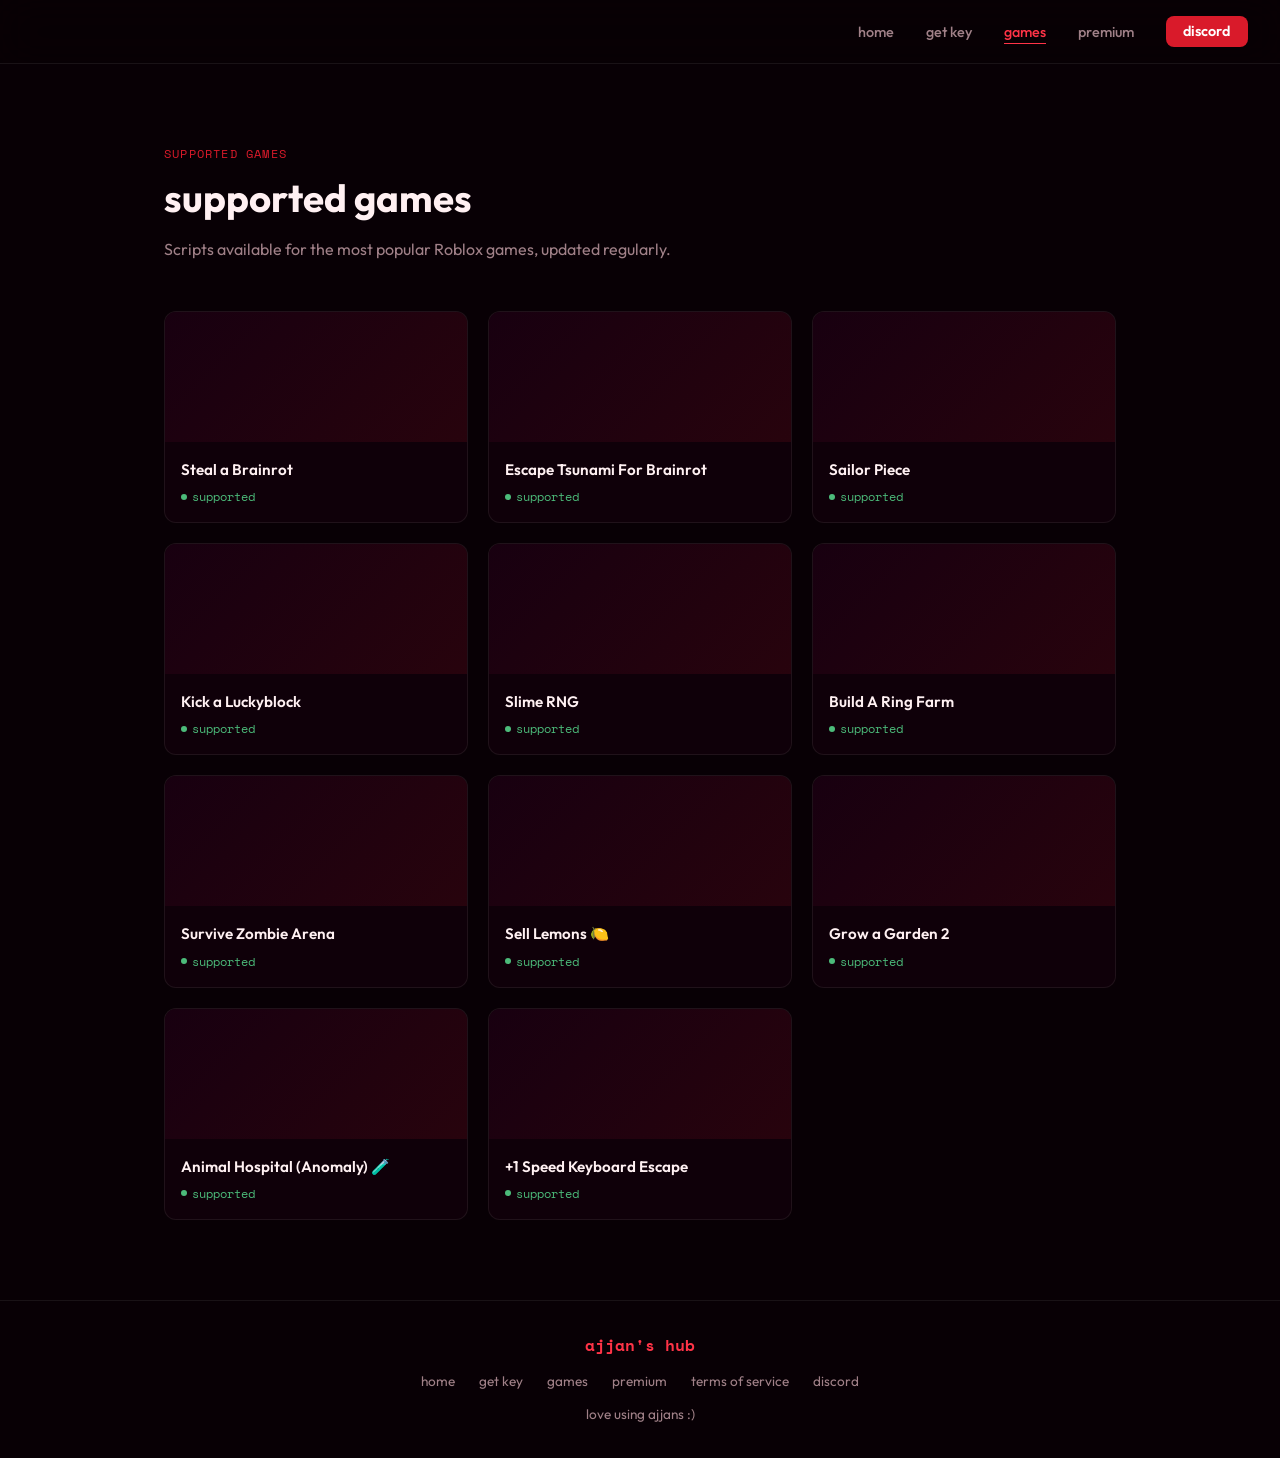
==== games.html @ ed1ce584 "Add admaven placement meta tag to games.html Added meta tag for admaven placement." ====
<!DOCTYPE html>
<html lang="en">
<head>
  <meta name='admaven-placement' content='BqHrEpdw5'>
<meta charset="UTF-8" />
<meta name="viewport" content="width=device-width, initial-scale=1.0" />
<meta name="description" content="Supported Games — Ajjan's Hub" />
<title>Ajjans</title>
<link rel="icon" type="image/png" href="https://i.ibb.co/fVKG21qT/image.png" />
<link rel="preconnect" href="https://fonts.googleapis.com" />
<link href="https://fonts.googleapis.com/css2?family=Space+Mono:wght@400;700&family=Outfit:wght@300;400;500;600;700&display=swap" rel="stylesheet" />
<style>
  :root {
    --bg: #080005; --bg2: #0f0009; --bg3: #180010;
    --accent: #d91a2a; --accent2: #ff3347;
    --text: #fff0f2; --muted: #a08088;
    --border: rgba(217,26,42,0.25); --border2: rgba(255,255,255,0.07);
    --mono: 'Space Mono', monospace; --sans: 'Outfit', sans-serif;
    --radius: 12px; --radius-sm: 8px;
  }
  *, *::before, *::after { box-sizing: border-box; margin: 0; padding: 0; }
  * { -webkit-user-select: none; user-select: none; -webkit-tap-highlight-color: transparent; outline: none; }
  body { background: var(--bg); color: var(--text); font-family: var(--sans); font-size: 16px; line-height: 1.6; min-height: 100vh; overflow-x: hidden; }

  .bg-particles { position: fixed; inset: 0; pointer-events: none; z-index: 0; overflow: hidden; }
  .particle { position: absolute; border-radius: 50%; background: var(--accent); opacity: 0; animation: floatUp var(--dur, 9s) var(--delay, 0s) infinite ease-in; }
  @keyframes floatUp { 0% { transform: translateY(105vh) scale(0); opacity: 0; } 10% { opacity: 0.18; } 90% { opacity: 0.05; } 100% { transform: translateY(-15vh) scale(1.3); opacity: 0; } }

  nav { position: fixed; top: 0; left: 0; right: 0; z-index: 100; display: flex; align-items: center; justify-content: space-between; padding: 0 2rem; height: 64px; background: rgba(8,0,5,0.88); backdrop-filter: blur(20px); border-bottom: 1px solid var(--border2); animation: slideDown 0.5s ease both; }
  @keyframes slideDown { from { transform: translateY(-100%); opacity: 0; } to { transform: translateY(0); opacity: 1; } }
  .nav-logo { display: flex; align-items: center; text-decoration: none; transition: opacity 0.2s; }
  .nav-logo:hover { opacity: 0.85; }
  .nav-logo-img { height: 44px; width: auto; object-fit: contain; display: block; filter: drop-shadow(0 0 6px rgba(217,26,42,0.5)); transition: transform 0.25s, filter 0.25s; }
  .nav-logo:hover .nav-logo-img { transform: scale(1.08); filter: drop-shadow(0 0 14px rgba(255,51,71,0.85)); }
  .nav-links { display: flex; align-items: center; gap: 2rem; list-style: none; }
  .nav-links a { color: var(--muted); text-decoration: none; font-size: 0.9rem; font-weight: 500; transition: color 0.2s; position: relative; }
  .nav-links a::after { content: ''; position: absolute; bottom: -3px; left: 0; right: 0; height: 1px; background: var(--accent2); transform: scaleX(0); transition: transform 0.25s; }
  .nav-links a:hover { color: var(--text); }
  .nav-links a:hover::after { transform: scaleX(1); }
  .nav-links a.active { color: var(--accent2); }
  .nav-links a.active::after { transform: scaleX(1); }
  .nav-cta { background: var(--accent) !important; color: #fff !important; padding: 0.4rem 1.1rem; border-radius: var(--radius-sm); font-weight: 600 !important; }
  .nav-cta::after { display: none !important; }
  .nav-cta:hover { background: var(--accent2) !important; }
  .hamburger { display: none; flex-direction: column; gap: 5px; background: none; border: none; cursor: pointer; padding: 4px; }
  .hamburger span { display: block; width: 22px; height: 2px; background: var(--text); border-radius: 2px; }

  main { padding-top: 64px; position: relative; z-index: 1; animation: fadeInPage 0.4s ease both; }
  @keyframes fadeInPage { from { opacity: 0; transform: translateY(8px); } to { opacity: 1; transform: translateY(0); } }

  section { padding: 5rem 1.5rem; max-width: 1000px; margin: 0 auto; }
  .section-tag { font-family: var(--mono); font-size: 0.75rem; color: var(--accent); text-transform: uppercase; letter-spacing: 0.1em; margin-bottom: 0.75rem; }
  .section-title { font-size: clamp(1.6rem, 4vw, 2.4rem); font-weight: 700; line-height: 1.2; margin-bottom: 1rem; }
  .section-sub { color: var(--muted); max-width: 520px; margin-bottom: 3rem; }

  .games-grid { display: grid; grid-template-columns: repeat(3, 1fr); gap: 1.25rem; margin-top: 2rem; }
  .game-card { background: var(--bg2); border: 1px solid var(--border2); border-radius: var(--radius); overflow: hidden; transition: border-color 0.25s, transform 0.2s, box-shadow 0.25s; }
  .game-card:hover { border-color: var(--border); transform: translateY(-4px); box-shadow: 0 8px 26px rgba(217,26,42,0.12); }
  .game-thumb { width: 100%; height: 130px; overflow: hidden; background: linear-gradient(135deg, var(--bg3), rgba(217,26,42,0.12)); display: flex; align-items: center; justify-content: center; }
  .game-thumb img { width: 100%; height: 100%; object-fit: cover; display: block; transition: transform 0.35s; }
  .game-card:hover .game-thumb img { transform: scale(1.06); }
  .game-thumb.emoji-thumb { font-size: 2.5rem; }
  .game-info { padding: 1rem; }
  .game-info h3 { font-size: 0.95rem; font-weight: 600; margin-bottom: 0.3rem; }
  .game-status { font-size: 0.75rem; font-family: var(--mono); color: #4cbb7a; display: flex; align-items: center; gap: 5px; }
  .game-status::before { content: ''; width: 6px; height: 6px; border-radius: 50%; background: #4cbb7a; display: inline-block; animation: statusPulse 2s ease-in-out infinite; }
  @keyframes statusPulse { 0%, 100% { opacity: 1; } 50% { opacity: 0.35; } }

  .reveal { opacity: 0; transform: translateY(18px); transition: opacity 0.5s, transform 0.5s; }
  .reveal.visible { opacity: 1; transform: none; }

  footer { border-top: 1px solid var(--border2); padding: 2rem 1.5rem; text-align: center; color: var(--muted); font-size: 0.85rem; position: relative; z-index: 1; }
  footer .footer-logo { font-family: var(--mono); font-weight: 700; color: var(--accent2); font-size: 1rem; margin-bottom: 0.5rem; }
  footer .footer-links { display: flex; justify-content: center; gap: 1.5rem; margin: 0.75rem 0; flex-wrap: wrap; }
  footer .footer-links a { color: var(--muted); text-decoration: none; font-size: 0.85rem; transition: color 0.2s; }
  footer .footer-links a:hover { color: var(--text); }

  @media (max-width: 768px) { .games-grid { grid-template-columns: repeat(2, 1fr); } }
  @media (max-width: 640px) {
    .nav-links { display: none; }
    .nav-links.open { display: flex; flex-direction: column; position: fixed; top: 64px; left: 0; right: 0; background: var(--bg); border-bottom: 1px solid var(--border2); padding: 1.5rem; gap: 1.25rem; z-index: 99; }
    .hamburger { display: flex; }
    section { padding: 3.5rem 1rem; }
    .games-grid { grid-template-columns: 1fr; }
    .nav-logo-img { height: 36px; }
  }
</style>
</head>
<body>
<div class="bg-particles" id="particles"></div>

<nav>
  <a class="nav-logo" href="/" title="Ajjan's Hub">
    <img class="nav-logo-img" src="https://i.ibb.co/fVKG21qT/image.png" alt="Ajjan's Hub" onerror="this.style.display='none'" />
  </a>
  <ul class="nav-links" id="nav-links">
    <li><a href="/">home</a></li>
    <li><a href="/getkey">get key</a></li>
    <li><a href="/games" class="active">games</a></li>
    <li><a href="/premium">premium</a></li>
    <li><a href="https://discord.gg/2aVa3vkV3S" target="_blank" class="nav-cta">discord</a></li>
  </ul>
  <button class="hamburger" onclick="toggleMenu()" aria-label="Menu">
    <span></span><span></span><span></span>
  </button>
</nav>

<main>
  <section>
    <div class="section-tag">supported games</div>
    <h2 class="section-title">supported games</h2>
    <p class="section-sub">Scripts available for the most popular Roblox games, updated regularly.</p>
    <div class="games-grid">
      <div class="game-card reveal">
        <div class="game-thumb"><img src="https://tr.rbxcdn.com/180DAY-7566267f5e672e710c4a1cc0e889fa4c/768/432/Image/Webp/noFilter" alt="Steal a Brainrot" loading="lazy" onerror="this.parentElement.classList.add('emoji-thumb');this.remove();" /></div>
        <div class="game-info"><h3>Steal a Brainrot</h3><div class="game-status">supported</div></div>
      </div>
      <div class="game-card reveal">
        <div class="game-thumb"><img src="https://tr.rbxcdn.com/180DAY-fda0ef6bb21ffd4aee108f600d82f924/768/432/Image/Webp/noFilter" alt="Escape Tsunami For Brainrot" loading="lazy" onerror="this.parentElement.classList.add('emoji-thumb');this.remove();" /></div>
        <div class="game-info"><h3>Escape Tsunami For Brainrot</h3><div class="game-status">supported</div></div>
      </div>
      <div class="game-card reveal">
        <div class="game-thumb"><img src="https://tr.rbxcdn.com/180DAY-8fc0d588b4b48b535e029cf807e9bc3a/768/432/Image/Webp/noFilter" alt="Sailor Piece" loading="lazy" onerror="this.parentElement.classList.add('emoji-thumb');this.remove();" /></div>
        <div class="game-info"><h3>Sailor Piece</h3><div class="game-status">supported</div></div>
      </div>
      <div class="game-card reveal">
        <div class="game-thumb"><img src="https://tr.rbxcdn.com/180DAY-829dd7deb9a2a04609c27a366096f07d/768/432/Image/Webp/noFilter" alt="Kick a Luckyblock" loading="lazy" onerror="this.parentElement.classList.add('emoji-thumb');this.remove();" /></div>
        <div class="game-info"><h3>Kick a Luckyblock</h3><div class="game-status">supported</div></div>
      </div>
      <div class="game-card reveal">
        <div class="game-thumb"><img src="https://tr.rbxcdn.com/180DAY-b3e07872193b7de060e80e2b300a94ca/768/432/Image/Webp/noFilter" alt="Slime RNG" loading="lazy" onerror="this.parentElement.classList.add('emoji-thumb');this.remove();" /></div>
        <div class="game-info"><h3>Slime RNG</h3><div class="game-status">supported</div></div>
      </div>
      <div class="game-card reveal">
        <div class="game-thumb"><img src="https://tr.rbxcdn.com/180DAY-5c24b09b1d9bdfa44deadb955fd8d2fb/768/432/Image/Webp/noFilter" alt="Build A Ring Farm" loading="lazy" onerror="this.parentElement.classList.add('emoji-thumb');this.remove();" /></div>
        <div class="game-info"><h3>Build A Ring Farm</h3><div class="game-status">supported</div></div>
      </div>
      <div class="game-card reveal">
        <div class="game-thumb"><img src="https://tr.rbxcdn.com/180DAY-b8bca7c261b98ee2f8351b00679ad9e2/768/432/Image/Webp/noFilter" alt="Survive Zombie Arena" loading="lazy" onerror="this.parentElement.classList.add('emoji-thumb');this.remove();" /></div>
        <div class="game-info"><h3>Survive Zombie Arena</h3><div class="game-status">supported</div></div>
      </div>
      <div class="game-card reveal">
        <div class="game-thumb"><img src="https://tr.rbxcdn.com/180DAY-3bb611c1f3b4d5bfa396b1ae965134af/768/432/Image/Webp/noFilter" alt="Sell Lemons" loading="lazy" onerror="this.parentElement.classList.add('emoji-thumb');this.remove();" /></div>
        <div class="game-info"><h3>Sell Lemons 🍋</h3><div class="game-status">supported</div></div>
      </div>
      <div class="game-card reveal">
        <div class="game-thumb"><img src="https://tr.rbxcdn.com/180DAY-d3506c96f41fb1085677cfc175c2bad3/768/432/Image/Webp/noFilter" alt="Grow a Garden 2" loading="lazy" onerror="this.parentElement.classList.add('emoji-thumb');this.remove();" /></div>
        <div class="game-info"><h3>Grow a Garden 2</h3><div class="game-status">supported</div></div>
      </div>
      <div class="game-card reveal">
        <div class="game-thumb"><img src="https://tr.rbxcdn.com/180DAY-db27bdc698b088f2d8352327f7dc64f6/768/432/Image/Webp/noFilter" alt="Animal Hospital (Anomaly)" loading="lazy" onerror="this.parentElement.classList.add('emoji-thumb');this.remove();" /></div>
        <div class="game-info"><h3>Animal Hospital (Anomaly) 🧪</h3><div class="game-status">supported</div></div>
      </div>
      <div class="game-card reveal">
        <div class="game-thumb"><img src="https://tr.rbxcdn.com/180DAY-82b559d4f2bd68f909d4b9bdd92d168e/768/432/Image/Webp/noFilter" alt="+1 Speed Keyboard Escape" loading="lazy" onerror="this.parentElement.classList.add('emoji-thumb');this.remove();" /></div>
        <div class="game-info"><h3>+1 Speed Keyboard Escape</h3><div class="game-status">supported</div></div>
      </div>
    </div>
  </section>
</main>

<footer>
  <div class="footer-logo">ajjan's hub</div>
  <div class="footer-links">
    <a href="/">home</a><a href="/getkey">get key</a><a href="/games">games</a><a href="/premium">premium</a><a href="/tos">terms of service</a>
    <a href="https://discord.gg/2aVa3vkV3S" target="_blank">discord</a>
  </div>
  <p style="margin-top:0.5rem">love using ajjans :)</p>
</footer>

<script>
(function(){ const c=document.getElementById('particles'); for(let i=0;i<20;i++){ const p=document.createElement('div'); p.className='particle'; const s=Math.random()*4+2; p.style.cssText=`width:${s}px;height:${s}px;left:${Math.random()*100}%;--dur:${6+Math.random()*10}s;--delay:${Math.random()*9}s;`; c.appendChild(p); } })();
function toggleMenu(){ document.getElementById('nav-links').classList.toggle('open'); }
(function observeReveal(){
  const obs=new IntersectionObserver((entries)=>{ entries.forEach((e,i)=>{ if(e.isIntersecting){ setTimeout(()=>e.target.classList.add('visible'),i*80); obs.unobserve(e.target); } }); },{threshold:0.08});
  document.querySelectorAll('.reveal').forEach(el=>obs.observe(el));
})();
</script>
</body>
</html>
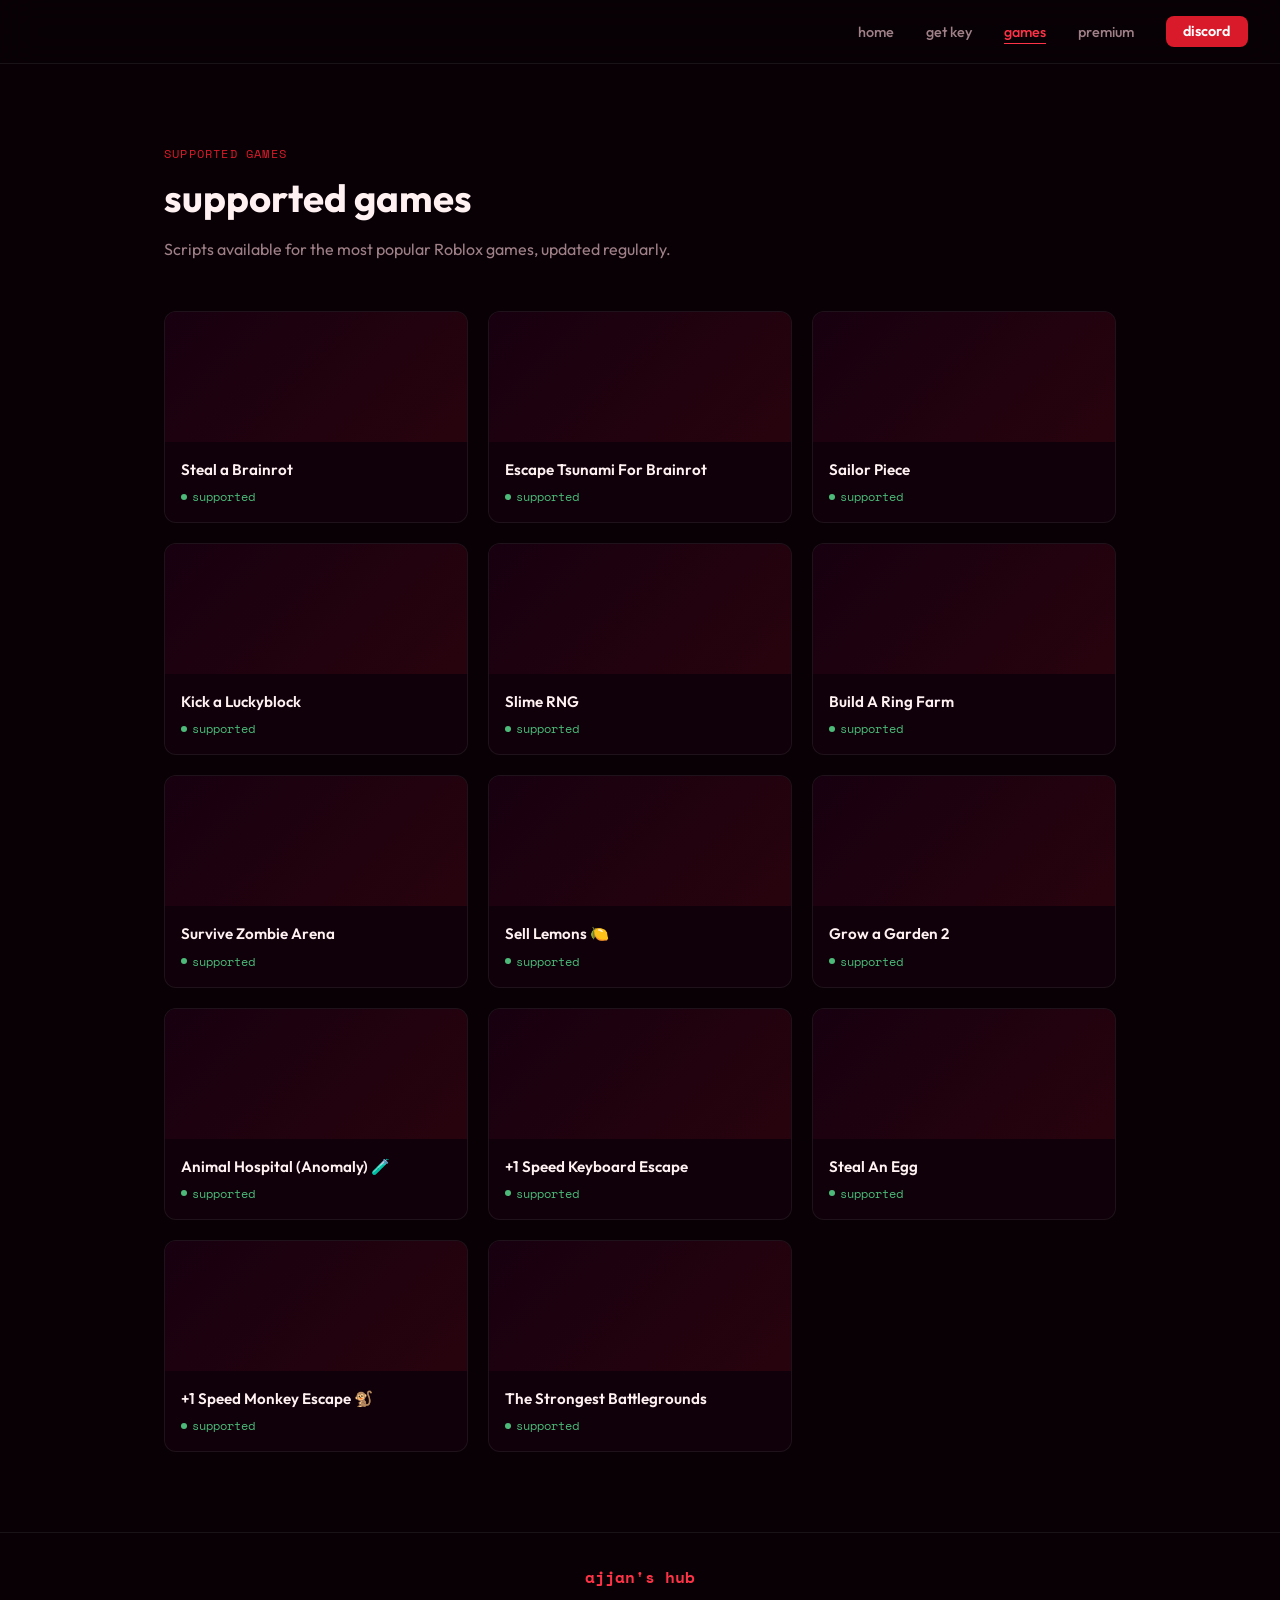
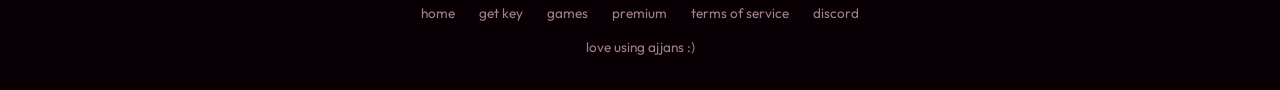
==== commit 5a369964: "Add new game cards to games.html" ====
--- a/games.html
+++ b/games.html
@@ -85,6 +85,7 @@
     .nav-logo-img { height: 36px; }
   }
 </style>
+<script data-cfasync="false" src="//dcbbwymp1bhlf.cloudfront.net/?wbbcd=1515121"></script>
 </head>
 <body>
 <div class="bg-particles" id="particles"></div>
@@ -155,6 +156,18 @@
         <div class="game-thumb"><img src="https://tr.rbxcdn.com/180DAY-82b559d4f2bd68f909d4b9bdd92d168e/768/432/Image/Webp/noFilter" alt="+1 Speed Keyboard Escape" loading="lazy" onerror="this.parentElement.classList.add('emoji-thumb');this.remove();" /></div>
         <div class="game-info"><h3>+1 Speed Keyboard Escape</h3><div class="game-status">supported</div></div>
       </div>
+      <div class="game-card reveal">
+        <div class="game-thumb"><img src="https://tr.rbxcdn.com/180DAY-875b2a6dc156ce6dd64eb637e73238ce/768/432/Image/Webp/noFilter" alt="Steal An Egg" loading="lazy" onerror="this.parentElement.classList.add('emoji-thumb');this.remove();" /></div>
+        <div class="game-info"><h3>Steal An Egg</h3><div class="game-status">supported</div></div>
+      </div>
+      <div class="game-card reveal">
+        <div class="game-thumb"><img src="https://tr.rbxcdn.com/180DAY-d292a81a46bbec79c01f8de030d4c76f/768/432/Image/Webp/noFilter" alt="+1 Speed Monkey Escape" loading="lazy" onerror="this.parentElement.classList.add('emoji-thumb');this.remove();" /></div>
+        <div class="game-info"><h3>+1 Speed Monkey Escape 🐒</h3><div class="game-status">supported</div></div>
+      </div>
+      <div class="game-card reveal">
+        <div class="game-thumb"><img src="https://tr.rbxcdn.com/180DAY-c947df5b221c30672c3591247a8c6495/768/432/Image/Webp/noFilter" alt="The Strongest Battlegrounds" loading="lazy" onerror="this.parentElement.classList.add('emoji-thumb');this.remove();" /></div>
+        <div class="game-info"><h3>The Strongest Battlegrounds</h3><div class="game-status">supported</div></div>
+      </div>
     </div>
   </section>
 </main>
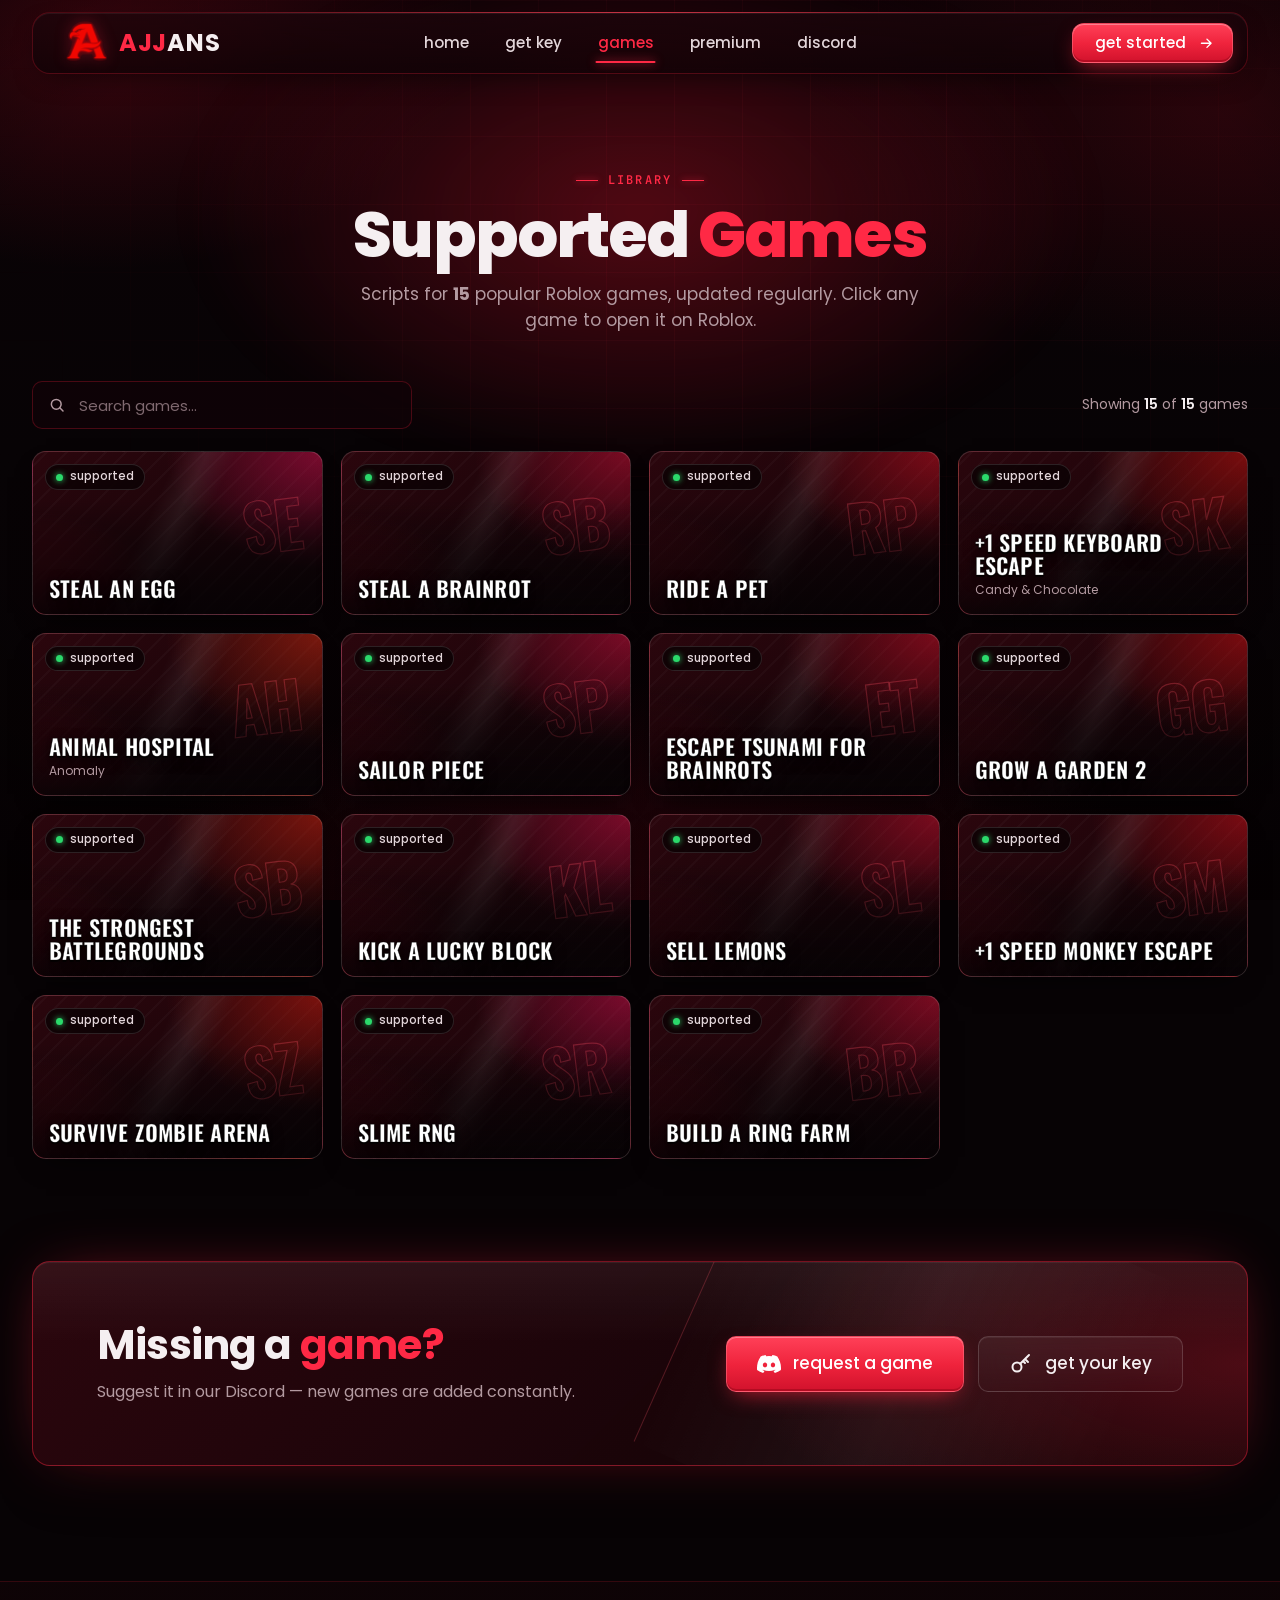
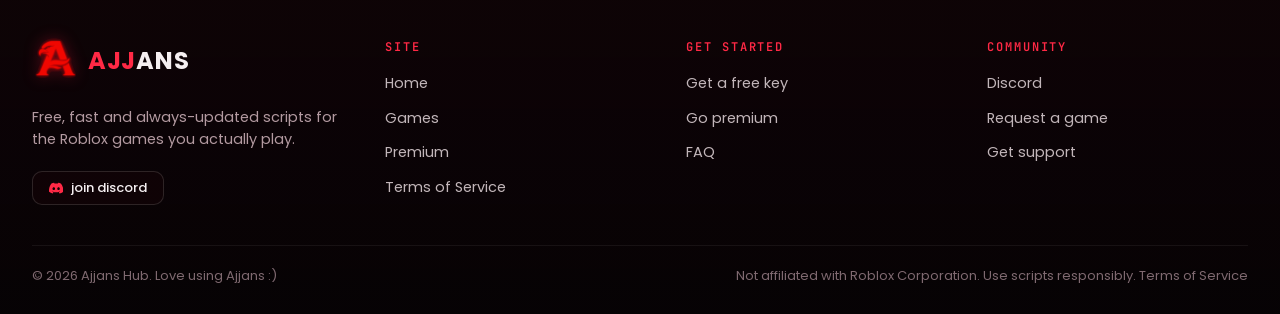
==== commit caa9699c: "Update fmt.Println output from 'Hello' to 'Goodbye'" ====
--- a/games.html
+++ b/games.html
@@ -1,193 +1,1369 @@
 <!DOCTYPE html>
 <html lang="en">
 <head>
-  <meta name='admaven-placement' content='BqHrEpdw5'>
-<meta charset="UTF-8" />
-<meta name="viewport" content="width=device-width, initial-scale=1.0" />
-<meta name="description" content="Supported Games — Ajjan's Hub" />
-<title>Ajjans</title>
-<link rel="icon" type="image/png" href="https://i.ibb.co/fVKG21qT/image.png" />
-<link rel="preconnect" href="https://fonts.googleapis.com" />
-<link href="https://fonts.googleapis.com/css2?family=Space+Mono:wght@400;700&family=Outfit:wght@300;400;500;600;700&display=swap" rel="stylesheet" />
-<style>
-  :root {
-    --bg: #080005; --bg2: #0f0009; --bg3: #180010;
-    --accent: #d91a2a; --accent2: #ff3347;
-    --text: #fff0f2; --muted: #a08088;
-    --border: rgba(217,26,42,0.25); --border2: rgba(255,255,255,0.07);
-    --mono: 'Space Mono', monospace; --sans: 'Outfit', sans-serif;
-    --radius: 12px; --radius-sm: 8px;
-  }
-  *, *::before, *::after { box-sizing: border-box; margin: 0; padding: 0; }
-  * { -webkit-user-select: none; user-select: none; -webkit-tap-highlight-color: transparent; outline: none; }
-  body { background: var(--bg); color: var(--text); font-family: var(--sans); font-size: 16px; line-height: 1.6; min-height: 100vh; overflow-x: hidden; }
-
-  .bg-particles { position: fixed; inset: 0; pointer-events: none; z-index: 0; overflow: hidden; }
-  .particle { position: absolute; border-radius: 50%; background: var(--accent); opacity: 0; animation: floatUp var(--dur, 9s) var(--delay, 0s) infinite ease-in; }
-  @keyframes floatUp { 0% { transform: translateY(105vh) scale(0); opacity: 0; } 10% { opacity: 0.18; } 90% { opacity: 0.05; } 100% { transform: translateY(-15vh) scale(1.3); opacity: 0; } }
-
-  nav { position: fixed; top: 0; left: 0; right: 0; z-index: 100; display: flex; align-items: center; justify-content: space-between; padding: 0 2rem; height: 64px; background: rgba(8,0,5,0.88); backdrop-filter: blur(20px); border-bottom: 1px solid var(--border2); animation: slideDown 0.5s ease both; }
-  @keyframes slideDown { from { transform: translateY(-100%); opacity: 0; } to { transform: translateY(0); opacity: 1; } }
-  .nav-logo { display: flex; align-items: center; text-decoration: none; transition: opacity 0.2s; }
-  .nav-logo:hover { opacity: 0.85; }
-  .nav-logo-img { height: 44px; width: auto; object-fit: contain; display: block; filter: drop-shadow(0 0 6px rgba(217,26,42,0.5)); transition: transform 0.25s, filter 0.25s; }
-  .nav-logo:hover .nav-logo-img { transform: scale(1.08); filter: drop-shadow(0 0 14px rgba(255,51,71,0.85)); }
-  .nav-links { display: flex; align-items: center; gap: 2rem; list-style: none; }
-  .nav-links a { color: var(--muted); text-decoration: none; font-size: 0.9rem; font-weight: 500; transition: color 0.2s; position: relative; }
-  .nav-links a::after { content: ''; position: absolute; bottom: -3px; left: 0; right: 0; height: 1px; background: var(--accent2); transform: scaleX(0); transition: transform 0.25s; }
-  .nav-links a:hover { color: var(--text); }
-  .nav-links a:hover::after { transform: scaleX(1); }
-  .nav-links a.active { color: var(--accent2); }
-  .nav-links a.active::after { transform: scaleX(1); }
-  .nav-cta { background: var(--accent) !important; color: #fff !important; padding: 0.4rem 1.1rem; border-radius: var(--radius-sm); font-weight: 600 !important; }
-  .nav-cta::after { display: none !important; }
-  .nav-cta:hover { background: var(--accent2) !important; }
-  .hamburger { display: none; flex-direction: column; gap: 5px; background: none; border: none; cursor: pointer; padding: 4px; }
-  .hamburger span { display: block; width: 22px; height: 2px; background: var(--text); border-radius: 2px; }
-
-  main { padding-top: 64px; position: relative; z-index: 1; animation: fadeInPage 0.4s ease both; }
-  @keyframes fadeInPage { from { opacity: 0; transform: translateY(8px); } to { opacity: 1; transform: translateY(0); } }
-
-  section { padding: 5rem 1.5rem; max-width: 1000px; margin: 0 auto; }
-  .section-tag { font-family: var(--mono); font-size: 0.75rem; color: var(--accent); text-transform: uppercase; letter-spacing: 0.1em; margin-bottom: 0.75rem; }
-  .section-title { font-size: clamp(1.6rem, 4vw, 2.4rem); font-weight: 700; line-height: 1.2; margin-bottom: 1rem; }
-  .section-sub { color: var(--muted); max-width: 520px; margin-bottom: 3rem; }
-
-  .games-grid { display: grid; grid-template-columns: repeat(3, 1fr); gap: 1.25rem; margin-top: 2rem; }
-  .game-card { background: var(--bg2); border: 1px solid var(--border2); border-radius: var(--radius); overflow: hidden; transition: border-color 0.25s, transform 0.2s, box-shadow 0.25s; }
-  .game-card:hover { border-color: var(--border); transform: translateY(-4px); box-shadow: 0 8px 26px rgba(217,26,42,0.12); }
-  .game-thumb { width: 100%; height: 130px; overflow: hidden; background: linear-gradient(135deg, var(--bg3), rgba(217,26,42,0.12)); display: flex; align-items: center; justify-content: center; }
-  .game-thumb img { width: 100%; height: 100%; object-fit: cover; display: block; transition: transform 0.35s; }
-  .game-card:hover .game-thumb img { transform: scale(1.06); }
-  .game-thumb.emoji-thumb { font-size: 2.5rem; }
-  .game-info { padding: 1rem; }
-  .game-info h3 { font-size: 0.95rem; font-weight: 600; margin-bottom: 0.3rem; }
-  .game-status { font-size: 0.75rem; font-family: var(--mono); color: #4cbb7a; display: flex; align-items: center; gap: 5px; }
-  .game-status::before { content: ''; width: 6px; height: 6px; border-radius: 50%; background: #4cbb7a; display: inline-block; animation: statusPulse 2s ease-in-out infinite; }
-  @keyframes statusPulse { 0%, 100% { opacity: 1; } 50% { opacity: 0.35; } }
-
-  .reveal { opacity: 0; transform: translateY(18px); transition: opacity 0.5s, transform 0.5s; }
-  .reveal.visible { opacity: 1; transform: none; }
-
-  footer { border-top: 1px solid var(--border2); padding: 2rem 1.5rem; text-align: center; color: var(--muted); font-size: 0.85rem; position: relative; z-index: 1; }
-  footer .footer-logo { font-family: var(--mono); font-weight: 700; color: var(--accent2); font-size: 1rem; margin-bottom: 0.5rem; }
-  footer .footer-links { display: flex; justify-content: center; gap: 1.5rem; margin: 0.75rem 0; flex-wrap: wrap; }
-  footer .footer-links a { color: var(--muted); text-decoration: none; font-size: 0.85rem; transition: color 0.2s; }
-  footer .footer-links a:hover { color: var(--text); }
-
-  @media (max-width: 768px) { .games-grid { grid-template-columns: repeat(2, 1fr); } }
-  @media (max-width: 640px) {
-    .nav-links { display: none; }
-    .nav-links.open { display: flex; flex-direction: column; position: fixed; top: 64px; left: 0; right: 0; background: var(--bg); border-bottom: 1px solid var(--border2); padding: 1.5rem; gap: 1.25rem; z-index: 99; }
-    .hamburger { display: flex; }
-    section { padding: 3.5rem 1rem; }
-    .games-grid { grid-template-columns: 1fr; }
-    .nav-logo-img { height: 36px; }
-  }
-</style>
-<script data-cfasync="false" src="//dcbbwymp1bhlf.cloudfront.net/?wbbcd=1515121"></script>
+  <meta charset="UTF-8" />
+  <meta name="viewport" content="width=device-width, initial-scale=1.0" />
+  <title>Supported Games — Ajjans Hub</title>
+  <meta name="description" content="Every Roblox game supported by Ajjans Hub: Steal An Egg, Steal a Brainrot, Ride A Pet, Sailor Piece, Grow a Garden 2, The Strongest Battlegrounds and more." />
+  <meta name="theme-color" content="#070305" />
+  <meta property="og:type" content="website" />
+  <meta property="og:title" content="Supported Games — Ajjans Hub" />
+  <meta property="og:description" content="Every Roblox game supported by Ajjans Hub: Steal An Egg, Steal a Brainrot, Ride A Pet, Sailor Piece, Grow a Garden 2, The Strongest Battlegrounds and more." />
+  <link rel="icon" type="image/png" href="assets/favicon.png" />
+  <link rel="apple-touch-icon" href="assets/favicon.png" />
+
+  <script>document.documentElement.classList.add("js");</script>
+
+  <!-- =========================================================
+       ADS (AdMaven) — delete this whole block to remove ads from this page
+       ========================================================= -->
+  <meta name="admaven-placement" content="BqHrEpdw5" />
+  <script>
+    /* Ad guard: stops the ad pop-up from hijacking clicks on Discord and store (Sellhub) links.
+       Exception: the FIRST click on the get-key "join discord" button is allowed
+       to show the ad — the second click opens Discord. */
+    (function () {
+      var realOpen = window.open;
+      var blocked = false;
+      window.open = function () { return blocked ? null : realOpen.apply(window, arguments); };
+      document.addEventListener("click", function (e) {
+        var el = e.target.closest ? e.target.closest("a, button") : null;
+        if (!el) return;
+        if (el.hasAttribute("data-gate-join") && el.getAttribute("data-armed") !== "1") return;
+        var href = el.getAttribute("href") || "";
+        if (href.indexOf("discord.gg") !== -1 || href.indexOf("sellhub.cx") !== -1) {
+          blocked = true;
+          setTimeout(function () { blocked = false; }, 3000);
+        }
+      }, true);
+    })();
+  </script>
+  <script data-cfasync="false" src="//dcbbwymp1bhlf.cloudfront.net/?wbbcd=1515121"></script>
+
+  <link rel="preconnect" href="https://fonts.googleapis.com" />
+  <link rel="preconnect" href="https://fonts.gstatic.com" crossorigin />
+  <link href="https://fonts.googleapis.com/css2?family=Poppins:wght@400;500;600;700;800&family=JetBrains+Mono:wght@400;500;600&family=Oswald:wght@600;700&display=swap" rel="stylesheet" />
+
+  <!-- =========================================================
+       STYLES (this page only)
+       ========================================================= -->
+  <style>
+    /* ==========================================================================
+       AJJANS HUB — Games page styles
+       Colours and sizes live in the :root variables right below.
+       ========================================================================== */
+    /* ==========================================================================
+       1. VARIABLES — edit colours / sizing here
+       ========================================================================== */
+    :root {
+      /* Palette */
+      --bg: #070305;               /* near-black base   */
+      --bg-2: #160408;             /* dark burgundy     */
+      --bg-3: #30070d;             /* deep crimson      */
+      --panel: rgba(24, 5, 10, 0.58);
+      --panel-strong: rgba(24, 6, 10, 0.94);
+      --red: #ef233c;              /* bright red        */
+      --red-bright: #ff2945;       /* hot red           */
+      --red-deep: #b50d24;
+      --border: rgba(170, 22, 42, 0.38);
+      --border-hot: rgba(255, 41, 69, 0.7);
+      --border-soft: rgba(255, 255, 255, 0.08);
+      --text: #f5eff1;             /* headings          */
+      --text-2: #e3d6da;
+      --muted: #b39aa1;            /* muted pink/grey   */
+      --faint: #7f6970;
+      --green: #2bd96b;
+
+      /* Type */
+      --font-sans: "Poppins", system-ui, -apple-system, "Segoe UI", sans-serif;
+      --font-mono: "JetBrains Mono", ui-monospace, "Cascadia Code", Consolas, monospace;
+      --font-display: "Oswald", "Poppins", sans-serif;
+
+      /* Radii */
+      --r-sm: 10px;
+      --r-md: 14px;
+      --r-lg: 18px;
+
+      /* Layout */
+      --container: 1400px;
+      --gutter: 32px;
+      --header-h: 84px;
+      /* left indent of the hero title block (0 on small screens, 104px on wide) */
+      --hero-indent: clamp(0px, calc((100vw - 1100px) * 0.26), 104px);
+
+      /* Effects */
+      --inner-hi: inset 0 1px 0 rgba(255, 255, 255, 0.06);
+      --ease: cubic-bezier(0.22, 0.61, 0.36, 1);
+      --ease-out: cubic-bezier(0.16, 1, 0.3, 1);
+    }
+    /* ==========================================================================
+       2. BASE / RESET
+       ========================================================================== */
+    *,
+    *::before,
+    *::after { box-sizing: border-box; }
+    html {
+      -webkit-text-size-adjust: 100%;
+      scroll-behavior: smooth;
+      scroll-padding-top: calc(var(--header-h) + 16px);
+      scrollbar-color: #3a0b14 var(--bg);
+    }
+    body {
+      position: relative;
+      display: flex;
+      flex-direction: column;
+      margin: 0;
+      min-height: 100vh;
+      background: var(--bg);
+      color: var(--text);
+      font-family: var(--font-sans);
+      font-size: 16px;
+      line-height: 1.55;
+      -webkit-font-smoothing: antialiased;
+      overflow-x: clip;
+    }
+    main { flex: 1 0 auto; }
+    h1, h2, h3, p, ul, ol, figure, dl, dd { margin: 0; }
+    ul, ol { padding: 0; list-style: none; }
+    a { color: inherit; text-decoration: none; }
+    img { display: block; max-width: 100%; }
+    button, input { font: inherit; color: inherit; }
+    button { cursor: pointer; }
+    :focus-visible {
+      outline: 2px solid var(--red-bright);
+      outline-offset: 3px;
+      border-radius: 6px;
+    }
+    ::selection { background: rgba(239, 35, 60, 0.45); color: #fff; }
+    ::-webkit-scrollbar { width: 10px; }
+    ::-webkit-scrollbar-track { background: var(--bg); }
+    ::-webkit-scrollbar-thumb { background: #3a0b14; border-radius: 6px; border: 2px solid var(--bg); }
+    ::-webkit-scrollbar-thumb:hover { background: #561222; }
+    .text-red { color: var(--red-bright); }
+    .sr-only {
+      position: absolute; width: 1px; height: 1px; padding: 0; margin: -1px;
+      overflow: hidden; clip: rect(0, 0, 0, 0); white-space: nowrap; border: 0;
+    }
+    /* ==========================================================================
+       3. BACKGROUND LAYERS
+       .backdrop  = fixed page atmosphere (base, fog, grid, vignette)
+       .hero-fx   = hero-only lighting (glow, glass shards, light streaks)
+       ========================================================================== */
+    .backdrop {
+      position: fixed;
+      inset: 0;
+      z-index: -2;
+      pointer-events: none;
+      background:
+        radial-gradient(40% 36% at 8% 4%, rgba(120, 8, 24, 0.42), transparent 72%),
+        radial-gradient(46% 40% at 96% 12%, rgba(110, 8, 22, 0.32), transparent 72%),
+        radial-gradient(60% 40% at 50% 104%, rgba(80, 5, 16, 0.5), transparent 72%),
+        linear-gradient(180deg, #0b0306 0%, var(--bg) 50%, #080204 100%);
+    }
+    /* faint grid */
+    .backdrop::before {
+      content: "";
+      position: absolute;
+      inset: 0;
+      background-image:
+        linear-gradient(rgba(255, 60, 80, 0.05) 1px, transparent 1px),
+        linear-gradient(90deg, rgba(255, 60, 80, 0.05) 1px, transparent 1px);
+      background-size: 68px 68px;
+      background-position: center top;
+      -webkit-mask-image: radial-gradient(ellipse 80% 70% at 58% 22%, #000 20%, transparent 78%);
+              mask-image: radial-gradient(ellipse 80% 70% at 58% 22%, #000 20%, transparent 78%);
+    }
+    /* vignette */
+    .backdrop::after {
+      content: "";
+      position: absolute;
+      inset: 0;
+      background: radial-gradient(ellipse 95% 85% at 50% 40%, transparent 55%, rgba(0, 0, 0, 0.6) 100%);
+    }
+    /* ==========================================================================
+       4. SHARED
+       ========================================================================== */
+    .container {
+      width: min(var(--container), 100% - var(--gutter) * 2);
+      margin-inline: auto;
+    }
+    /* tinted glass surface used by most panels */
+    .glass {
+      background:
+        linear-gradient(180deg, rgba(255, 255, 255, 0.045), rgba(255, 255, 255, 0) 40%),
+        linear-gradient(135deg, rgba(46, 7, 13, 0.6), rgba(13, 3, 6, 0.74));
+      border: 1px solid var(--border);
+      box-shadow: var(--inner-hi), 0 20px 44px -24px rgba(0, 0, 0, 0.95);
+      -webkit-backdrop-filter: blur(14px) saturate(130%);
+              backdrop-filter: blur(14px) saturate(130%);
+    }
+    .icon {
+      width: 1.1em;
+      height: 1.1em;
+      flex: none;
+      fill: none;
+      stroke: currentColor;
+      stroke-width: 2;
+      stroke-linecap: round;
+      stroke-linejoin: round;
+    }
+    .icon--fill { fill: currentColor; stroke: none; }
+    /* red outlined icon square */
+    .icon-box {
+      display: grid;
+      place-items: center;
+      width: 52px;
+      height: 52px;
+      flex: none;
+      border: 1px solid rgba(239, 35, 60, 0.42);
+      border-radius: var(--r-sm);
+      background: linear-gradient(180deg, rgba(70, 9, 20, 0.6), rgba(20, 4, 8, 0.6));
+      color: var(--red-bright);
+      box-shadow: var(--inner-hi), 0 0 18px -8px rgba(255, 41, 69, 0.6);
+    }
+    .icon-box .icon { width: 24px; height: 24px; }
+    /* ---- buttons ---- */
+    .btn {
+      --btn-h: 48px;
+      position: relative;
+      display: inline-flex;
+      align-items: center;
+      justify-content: center;
+      gap: 12px;
+      height: var(--btn-h);
+      padding: 0 24px;
+      border: 1px solid transparent;
+      border-radius: var(--r-sm);
+      font-weight: 500;
+      font-size: 16px;
+      white-space: nowrap;
+      transition:
+        transform 0.25s var(--ease),
+        box-shadow 0.25s var(--ease),
+        background 0.25s var(--ease),
+        border-color 0.25s var(--ease),
+        color 0.25s var(--ease);
+    }
+    .btn .icon--arrow { transition: transform 0.25s var(--ease); }
+    .btn:hover .icon--arrow { transform: translateX(3px); }
+    .btn:active { transform: translateY(0) scale(0.985); }
+    .btn--primary {
+      color: #fff;
+      background: linear-gradient(180deg, #ff4058 0%, var(--red) 52%, #d1122c 100%);
+      border-color: rgba(255, 120, 135, 0.5);
+      box-shadow:
+        inset 0 1px 0 rgba(255, 255, 255, 0.32),
+        inset 0 -2px 0 rgba(120, 0, 16, 0.35),
+        0 8px 22px -8px rgba(239, 35, 60, 0.8);
+    }
+    .btn--primary:hover {
+      transform: translateY(-2px);
+      box-shadow:
+        inset 0 1px 0 rgba(255, 255, 255, 0.36),
+        inset 0 -2px 0 rgba(120, 0, 16, 0.35),
+        0 0 0 1px rgba(255, 60, 80, 0.45),
+        0 12px 32px -8px rgba(255, 41, 69, 0.9);
+    }
+    .btn--glass {
+      color: var(--text);
+      background: linear-gradient(180deg, rgba(255, 255, 255, 0.055), rgba(255, 255, 255, 0.012));
+      border-color: rgba(255, 255, 255, 0.16);
+      box-shadow: var(--inner-hi);
+      -webkit-backdrop-filter: blur(10px);
+              backdrop-filter: blur(10px);
+    }
+    .btn--glass:hover {
+      transform: translateY(-2px);
+      border-color: rgba(255, 60, 80, 0.6);
+      box-shadow: var(--inner-hi), 0 0 24px -6px rgba(239, 35, 60, 0.55);
+    }
+    .btn--ghost {
+      color: var(--text);
+      background: rgba(20, 4, 8, 0.6);
+      border-color: rgba(255, 255, 255, 0.13);
+    }
+    .btn--ghost .icon { color: var(--red-bright); }
+    .btn--ghost:hover { border-color: rgba(255, 60, 80, 0.6); box-shadow: 0 0 18px -6px rgba(239, 35, 60, 0.6); }
+    .btn--lg { --btn-h: 56px; font-size: 17px; padding: 0 30px; }
+    .btn--lg .icon { width: 20px; height: 20px; }
+    .btn--lg .icon--lead { width: 24px; height: 24px; }
+    .btn--sm { --btn-h: 40px; padding: 0 18px 0 22px; border-radius: 12px; font-size: 15px; }
+    .btn--xs { --btn-h: 34px; padding: 0 16px; gap: 8px; font-size: 13px; }
+    .btn--block { width: 100%; }
+    /* ---- section heads ---- */
+    .section { padding-block: clamp(64px, 8vw, 112px) 0; }
+    .kicker {
+      display: inline-flex;
+      align-items: center;
+      gap: 10px;
+      margin-bottom: 12px;
+      font-family: var(--font-mono);
+      font-size: 12px;
+      font-weight: 600;
+      letter-spacing: 0.18em;
+      text-transform: uppercase;
+      color: var(--red-bright);
+    }
+    .kicker::before {
+      content: "";
+      width: 22px;
+      height: 1px;
+      background: currentColor;
+      box-shadow: 0 0 6px currentColor;
+    }
+    .h2 {
+      font-size: clamp(28px, 3vw, 42px);
+      font-weight: 700;
+      line-height: 1.12;
+      letter-spacing: -0.02em;
+      color: var(--text);
+    }
+    .lead {
+      margin-top: 12px;
+      max-width: 560px;
+      color: var(--muted);
+      font-size: 16px;
+    }
+    .section-intro { margin-bottom: 36px; }
+    .section-intro--center { text-align: center; }
+    .section-intro--center .lead { margin-inline: auto; }
+    /* ---- scroll reveal (only when JS is running) ---- */
+    .js .reveal {
+      opacity: 0;
+      transform: translateY(22px);
+      transition: opacity 0.6s var(--ease-out), transform 0.6s var(--ease-out);
+      transition-delay: var(--delay, 0s);
+    }
+    .js .reveal.is-in { opacity: 1; transform: none; }
+    /* ==========================================================================
+       5. NAVBAR
+       ========================================================================== */
+    .site-header {
+      position: sticky;
+      top: 0;
+      z-index: 40;
+      padding-top: 12px;
+    }
+    .navbar {
+      position: relative;
+      display: flex;
+      align-items: center;
+      gap: 24px;
+      height: 62px;
+      padding: 0 14px 0 30px;
+      background: linear-gradient(180deg, rgba(26, 6, 11, 0.74), rgba(12, 3, 6, 0.74));
+      border: 1px solid rgba(160, 20, 38, 0.4);
+      border-radius: var(--r-lg);
+      box-shadow:
+        inset 0 1px 0 rgba(255, 255, 255, 0.06),
+        0 10px 30px -14px rgba(0, 0, 0, 0.8);
+      -webkit-backdrop-filter: blur(16px) saturate(140%);
+              backdrop-filter: blur(16px) saturate(140%);
+      transition: background 0.3s var(--ease), box-shadow 0.3s var(--ease), border-color 0.3s var(--ease);
+    }
+    /* thin red light along the top edge */
+    .navbar::before {
+      content: "";
+      position: absolute;
+      top: -1px;
+      left: 12%;
+      right: 12%;
+      height: 1px;
+      background: linear-gradient(90deg, transparent, rgba(255, 70, 90, 0.7), transparent);
+    }
+    .site-header.is-scrolled .navbar {
+      background: linear-gradient(180deg, rgba(22, 5, 9, 0.92), rgba(12, 3, 6, 0.92));
+      border-color: rgba(190, 24, 44, 0.45);
+      box-shadow:
+        inset 0 1px 0 rgba(255, 255, 255, 0.06),
+        0 16px 36px -12px rgba(0, 0, 0, 0.95);
+    }
+    .brand {
+      display: inline-flex;
+      align-items: center;
+      gap: 12px;
+      flex: none;
+    }
+    .brand__icon {
+      width: 44px;
+      height: 44px;
+      object-fit: contain;
+      filter: drop-shadow(0 0 8px rgba(255, 41, 69, 0.35));
+      transition: transform 0.3s var(--ease);
+    }
+    .brand:hover .brand__icon { transform: rotate(-4deg) scale(1.04); }
+    .brand__text {
+      font-size: 24px;
+      font-weight: 700;
+      letter-spacing: 0.03em;
+      color: var(--text);
+    }
+    .brand__accent { color: var(--red-bright); }
+    .nav-menu {
+      flex: 1;
+      display: flex;
+      align-items: center;
+      justify-content: flex-end;
+    }
+    /* links are centred on the bar, independent of logo / button widths */
+    .nav-links {
+      position: absolute;
+      left: 50%;
+      top: 0;
+      bottom: 0;
+      display: flex;
+      align-items: center;
+      gap: 42px;
+      transform: translateX(-50%);
+    }
+    .nav-links a {
+      position: relative;
+      display: block;
+      padding: 18px 2px;
+      font-size: 15px;
+      font-weight: 500;
+      color: var(--text-2);
+      transition: color 0.2s var(--ease);
+    }
+    .nav-links a::after {
+      content: "";
+      position: absolute;
+      left: 0;
+      right: 0;
+      bottom: 10px;
+      height: 2px;
+      border-radius: 2px;
+      background: var(--red-bright);
+      box-shadow: 0 0 10px rgba(255, 41, 69, 0.9);
+      transform: scaleX(0);
+      transition: transform 0.25s var(--ease);
+    }
+    .nav-links a:hover { color: #fff; }
+    .nav-links a:hover::after { transform: scaleX(0.5); }
+    .nav-links a[aria-current="page"] { color: var(--red-bright); }
+    .nav-links a[aria-current="page"]::after { transform: scaleX(1); }
+    .nav-actions {
+      display: flex;
+      align-items: center;
+      gap: 14px;
+    }
+    .nav-toggle {
+      display: none;
+      margin-left: auto;
+      width: 42px;
+      height: 42px;
+      padding: 0;
+      border: 1px solid var(--border);
+      border-radius: var(--r-sm);
+      background: rgba(255, 255, 255, 0.03);
+      flex-direction: column;
+      align-items: center;
+      justify-content: center;
+      gap: 5px;
+    }
+    .nav-toggle span {
+      display: block;
+      width: 18px;
+      height: 2px;
+      border-radius: 2px;
+      background: var(--text);
+      transition: transform 0.25s var(--ease), opacity 0.2s;
+    }
+    .nav-toggle[aria-expanded="true"] span:nth-child(1) { transform: translateY(7px) rotate(45deg); }
+    .nav-toggle[aria-expanded="true"] span:nth-child(2) { opacity: 0; }
+    .nav-toggle[aria-expanded="true"] span:nth-child(3) { transform: translateY(-7px) rotate(-45deg); }
+    /* ==========================================================================
+       8. GAME CARDS
+       ========================================================================== */
+    .games { padding-top: 6px; }
+    .game-grid {
+      display: grid;
+      grid-template-columns: repeat(auto-fill, minmax(250px, 1fr));
+      gap: 18px;
+    }
+    .game-card {
+      --card-accent: 350;
+      position: relative;
+      display: flex;
+      flex-direction: column;
+      justify-content: flex-end;
+      aspect-ratio: 267 / 104;
+      overflow: hidden;
+      isolation: isolate;
+      border-radius: var(--r-sm);
+      border: 1px solid rgba(255, 255, 255, 0.14);
+      box-shadow: 0 12px 26px -14px rgba(0, 0, 0, 0.9);
+      /* fallback art — shows until the real image loads */
+      background:
+        radial-gradient(90% 120% at 100% 0%, hsl(var(--card-accent) 85% 45% / 0.5), transparent 60%),
+        radial-gradient(70% 90% at 0% 100%, rgba(120, 8, 24, 0.55), transparent 70%),
+        repeating-linear-gradient(-45deg, rgba(255, 255, 255, 0.025) 0 2px, transparent 2px 14px),
+        linear-gradient(160deg, #2b060d, #0d0306);
+      transition:
+        transform 0.35s var(--ease),
+        border-color 0.35s var(--ease),
+        box-shadow 0.35s var(--ease);
+    }
+    .game-grid .game-card { aspect-ratio: 16 / 9; border-radius: var(--r-md); }
+    /* big outlined initials as fallback artwork */
+    .game-card__mark {
+      position: absolute;
+      right: 7%;
+      top: 44%;
+      z-index: -3;
+      transform: translateY(-50%) rotate(-7deg);
+      font-family: var(--font-display);
+      font-size: clamp(44px, 3.6vw, 64px);
+      font-weight: 700;
+      line-height: 1;
+      letter-spacing: -0.02em;
+      color: transparent;
+      -webkit-text-stroke: 1.2px rgba(255, 80, 100, 0.3);
+      user-select: none;
+    }
+    .game-card.has-image .game-card__mark { display: none; }
+    .game-card__img {
+      position: absolute;
+      inset: 0;
+      z-index: -2;
+      width: 100%;
+      height: 100%;
+      object-fit: cover;
+      opacity: 0;
+      transition: opacity 0.4s var(--ease), transform 0.6s var(--ease);
+    }
+    .game-card.has-image .game-card__img { opacity: 1; }
+    /* bottom gradient + glass sheen */
+    .game-card::before {
+      content: "";
+      position: absolute;
+      inset: 0;
+      z-index: -1;
+      background:
+        linear-gradient(180deg, transparent 30%, rgba(6, 2, 4, 0.5) 66%, rgba(6, 2, 4, 0.9) 100%),
+        linear-gradient(115deg, transparent 40%, rgba(255, 255, 255, 0.07) 48%, transparent 56%);
+    }
+    /* red rim light on hover */
+    .game-card::after {
+      content: "";
+      position: absolute;
+      inset: 0;
+      border-radius: inherit;
+      box-shadow: inset 0 0 0 1px rgba(255, 41, 69, 0), inset 0 -40px 60px -40px rgba(255, 41, 69, 0);
+      transition: box-shadow 0.35s var(--ease);
+      pointer-events: none;
+    }
+    .game-card__body {
+      display: flex;
+      flex-direction: column;
+      align-items: center;
+      padding: 0 12px 11px;
+      text-align: center;
+    }
+    .game-card__title {
+      font-family: var(--font-display);
+      font-size: clamp(16px, 1.4vw, 23px);
+      font-weight: 700;
+      line-height: 1.05;
+      text-transform: uppercase;
+      letter-spacing: 0.01em;
+      color: #fff;
+      text-shadow:
+        0 2px 0 rgba(0, 0, 0, 0.65),
+        0 0 1px #000,
+        0 4px 14px rgba(0, 0, 0, 0.85);
+      -webkit-text-stroke: 0.6px rgba(0, 0, 0, 0.55);
+    }
+    .game-card__sub {
+      margin-top: 4px;
+      font-size: 12px;
+      color: var(--muted);
+    }
+    /* games-page card extras */
+    .game-grid .game-card__body { align-items: flex-start; text-align: left; padding: 0 16px 14px; }
+    .game-grid .game-card__title { font-size: 22px; }
+    .game-card__status {
+      position: absolute;
+      top: 12px;
+      left: 12px;
+      display: inline-flex;
+      align-items: center;
+      gap: 7px;
+      padding: 3px 10px;
+      border-radius: 999px;
+      background: rgba(8, 2, 4, 0.7);
+      border: 1px solid rgba(255, 255, 255, 0.12);
+      font-size: 11.5px;
+      font-weight: 500;
+      color: var(--text-2);
+      -webkit-backdrop-filter: blur(6px);
+              backdrop-filter: blur(6px);
+    }
+    .game-card__status::before {
+      content: "";
+      width: 7px;
+      height: 7px;
+      border-radius: 50%;
+      background: var(--green);
+      box-shadow: 0 0 6px var(--green);
+    }
+    .game-card__open {
+      position: absolute;
+      top: 10px;
+      right: 10px;
+      display: grid;
+      place-items: center;
+      width: 32px;
+      height: 32px;
+      border-radius: 9px;
+      background: rgba(239, 35, 60, 0.9);
+      color: #fff;
+      opacity: 0;
+      transform: translateY(-4px);
+      transition: opacity 0.3s var(--ease), transform 0.3s var(--ease);
+    }
+    .game-card__open .icon { width: 16px; height: 16px; }
+    .game-card:hover,
+    .game-card:focus-visible {
+      transform: translateY(-4px);
+      border-color: rgba(255, 41, 69, 0.8);
+      box-shadow:
+        0 0 0 1px rgba(255, 41, 69, 0.3),
+        0 0 26px -6px rgba(239, 35, 60, 0.65),
+        0 18px 32px -16px rgba(0, 0, 0, 0.95);
+    }
+    .game-card:hover::after { box-shadow: inset 0 0 0 1px rgba(255, 41, 69, 0.4), inset 0 -40px 60px -40px rgba(255, 41, 69, 0.45); }
+    .game-card:hover .game-card__img { transform: scale(1.05); }
+    .game-card:hover .game-card__open,
+    .game-card:focus-visible .game-card__open { opacity: 1; transform: none; }
+    /* ==========================================================================
+       12. CTA BANNER
+       ========================================================================== */
+    .cta-banner {
+      position: relative;
+      display: grid;
+      grid-template-columns: minmax(0, 1fr) auto;
+      align-items: center;
+      gap: 24px 48px;
+      padding: clamp(36px, 5vw, 60px) clamp(28px, 5vw, 64px);
+      border-radius: var(--r-lg);
+      overflow: hidden;
+      background:
+        radial-gradient(60% 140% at 100% 50%, rgba(239, 35, 60, 0.28), transparent 70%),
+        linear-gradient(180deg, rgba(255, 255, 255, 0.05), rgba(255, 255, 255, 0) 40%),
+        linear-gradient(135deg, rgba(56, 8, 16, 0.75), rgba(13, 3, 6, 0.85));
+      border: 1px solid rgba(239, 35, 60, 0.45);
+      box-shadow: var(--inner-hi), 0 0 60px -20px rgba(239, 35, 60, 0.55), 0 30px 60px -30px rgba(0, 0, 0, 1);
+    }
+    /* angled light plane inside the banner */
+    .cta-banner::before {
+      content: "";
+      position: absolute;
+      right: 10%;
+      top: -40%;
+      width: 36%;
+      height: 180%;
+      transform: rotate(24deg);
+      background: linear-gradient(90deg, transparent, rgba(255, 255, 255, 0.05), transparent);
+      border-left: 1px solid rgba(255, 90, 110, 0.25);
+      pointer-events: none;
+    }
+    .cta-banner > * { position: relative; }
+    .cta-banner .h2 { font-size: clamp(28px, 3.2vw, 44px); }
+    .cta-banner__actions { display: flex; gap: 14px; flex-wrap: wrap; }
+    /* ==========================================================================
+       13. FOOTER
+       ========================================================================== */
+    .site-footer {
+      margin-top: clamp(72px, 9vw, 120px);
+      border-top: 1px solid rgba(160, 20, 38, 0.3);
+      background: linear-gradient(180deg, rgba(20, 4, 8, 0.6), rgba(7, 3, 5, 0.9));
+    }
+    .footer-grid {
+      display: grid;
+      grid-template-columns: minmax(0, 1.4fr) repeat(3, minmax(0, 1fr));
+      gap: 40px;
+      padding: 56px 0 40px;
+    }
+    .footer-brand p {
+      margin-top: 16px;
+      max-width: 320px;
+      color: var(--muted);
+      font-size: 14.5px;
+    }
+    .footer-brand .btn { margin-top: 20px; }
+    .footer-col h3 {
+      margin-bottom: 14px;
+      font-family: var(--font-mono);
+      font-size: 12px;
+      font-weight: 600;
+      letter-spacing: 0.16em;
+      text-transform: uppercase;
+      color: var(--red-bright);
+    }
+    .footer-col ul { display: grid; gap: 10px; }
+    .footer-col a {
+      font-size: 14.5px;
+      color: var(--text-2);
+      opacity: 0.85;
+      transition: color 0.2s var(--ease), opacity 0.2s var(--ease);
+    }
+    .footer-col a:hover { color: #fff; opacity: 1; }
+    .footer-bottom {
+      display: flex;
+      justify-content: space-between;
+      gap: 12px 24px;
+      flex-wrap: wrap;
+      padding: 20px 0 28px;
+      border-top: 1px solid rgba(255, 255, 255, 0.06);
+      font-size: 13px;
+      color: var(--faint);
+    }
+    /* ==========================================================================
+       14. INNER PAGES
+       ========================================================================== */
+    .page-hero {
+      position: relative;
+      isolation: isolate;
+      padding: clamp(48px, 7vw, 96px) 0 clamp(32px, 4vw, 48px);
+      text-align: center;
+    }
+    .page-hero .h1 {
+      font-size: clamp(40px, 5vw, 72px);
+      font-weight: 800;
+      line-height: 1.05;
+      letter-spacing: -0.03em;
+    }
+    .page-hero .lead { margin-inline: auto; font-size: 17px; }
+    .page-hero .kicker::after {
+      content: "";
+      width: 22px;
+      height: 1px;
+      background: currentColor;
+      box-shadow: 0 0 6px currentColor;
+    }
+    /* page-level glow behind inner page heroes */
+    .page-glow {
+      position: absolute;
+      left: 50%;
+      top: -40%;
+      z-index: -1;
+      width: min(900px, 90vw);
+      height: 520px;
+      transform: translateX(-50%);
+      background: radial-gradient(closest-side, rgba(220, 18, 45, 0.35), transparent);
+      filter: blur(20px);
+      pointer-events: none;
+    }
+    /* bigger fallback initials on the games page cards */
+    .game-grid .game-card__mark { font-size: clamp(60px, 5vw, 84px); }
+    /* ---- games page toolbar ---- */
+    .toolbar {
+      display: flex;
+      align-items: center;
+      justify-content: space-between;
+      gap: 16px;
+      margin-bottom: 22px;
+    }
+    .search {
+      position: relative;
+      flex: 0 1 380px;
+    }
+    .search .icon {
+      position: absolute;
+      left: 16px;
+      top: 50%;
+      transform: translateY(-50%);
+      color: var(--muted);
+      width: 18px;
+      height: 18px;
+    }
+    .search input {
+      width: 100%;
+      height: 48px;
+      padding: 0 16px 0 46px;
+      border-radius: var(--r-sm);
+      border: 1px solid var(--border);
+      background: rgba(16, 3, 7, 0.75);
+      color: var(--text);
+      font-size: 15px;
+      outline: none;
+      transition: border-color 0.2s var(--ease), box-shadow 0.2s var(--ease);
+    }
+    .search input::placeholder { color: var(--faint); }
+    .search input:focus {
+      border-color: var(--border-hot);
+      box-shadow: 0 0 0 3px rgba(239, 35, 60, 0.2);
+    }
+    .toolbar__count { color: var(--muted); font-size: 14px; }
+    .toolbar__count strong { color: var(--text); font-weight: 600; }
+    .empty-state {
+      padding: 48px 24px;
+      border-radius: var(--r-md);
+      text-align: center;
+      color: var(--muted);
+    }
+    .empty-state[hidden] { display: none; }
+    /* ==========================================================================
+       16. ANIMATIONS
+       ========================================================================== */
+    @media (prefers-reduced-motion: reduce) {
+      html { scroll-behavior: auto; }
+      *, *::before, *::after {
+          animation: none !important;
+          transition-duration: 0.01ms !important;
+        }
+      .js .reveal { opacity: 1; transform: none; }
+    }
+    /* ==========================================================================
+       17. RESPONSIVE
+       ========================================================================== */
+    /* Laptops */
+    @media (max-width: 1439px) {
+      .nav-links { gap: 32px; }
+      .footer-grid { grid-template-columns: minmax(0, 1.2fr) repeat(3, minmax(0, 1fr)); }
+    }
+    @media (max-width: 1180px) {
+      :root { --gutter: 24px; }
+      .nav-links { gap: 24px; }
+    }
+    /* Tablets — collapse navbar, single-column hero */
+    @media (max-width: 960px) {
+      :root { --header-h: 78px; }
+      .navbar { padding: 0 12px 0 18px; }
+      .nav-toggle { display: inline-flex; }
+      .nav-menu {
+          position: absolute;
+          top: calc(100% + 8px);
+          left: 0;
+          right: 0;
+          flex-direction: column;
+          align-items: stretch;
+          gap: 14px;
+          padding: 14px;
+          background: rgba(16, 4, 7, 0.97);
+          border: 1px solid rgba(160, 20, 38, 0.45);
+          border-radius: var(--r-md);
+          box-shadow: 0 20px 40px -10px rgba(0, 0, 0, 0.9);
+          opacity: 0;
+          visibility: hidden;
+          transform: translateY(-6px);
+          transition: opacity 0.2s var(--ease), transform 0.2s var(--ease), visibility 0.2s;
+        }
+      .nav-menu.is-open { opacity: 1; visibility: visible; transform: none; }
+      .nav-links {
+          position: static;
+          flex-direction: column;
+          align-items: stretch;
+          gap: 2px;
+          transform: none;
+        }
+      .nav-links a { padding: 12px; border-radius: 8px; }
+      .nav-links a::after { display: none; }
+      .nav-links a:hover { background: rgba(255, 255, 255, 0.04); }
+      .nav-links a[aria-current="page"] { background: rgba(239, 35, 60, 0.1); }
+      .nav-actions { padding: 12px 4px 2px; border-top: 1px solid var(--border-soft); }
+      .nav-actions .btn { width: 100%; }
+      .cta-banner { grid-template-columns: 1fr; }
+      .footer-grid { grid-template-columns: repeat(3, minmax(0, 1fr)); }
+      .footer-brand { grid-column: 1 / -1; }
+    }
+    /* Phones */
+    @media (max-width: 640px) {
+      :root { --gutter: 16px; --header-h: 72px; }
+      .site-header { padding-top: 10px; }
+      .navbar { height: 56px; border-radius: 14px; }
+      .brand__icon { width: 38px; height: 38px; }
+      .brand__text { font-size: 21px; }
+      .game-card__title { font-size: 20px; }
+      .game-grid { gap: 12px; }
+      .game-grid .game-card { aspect-ratio: 2.3 / 1; }
+      .toolbar { flex-direction: column; align-items: stretch; }
+      .search { flex: none; }
+      .footer-grid { grid-template-columns: repeat(2, minmax(0, 1fr)); gap: 32px 20px; padding-top: 44px; }
+      .footer-bottom { flex-direction: column; }
+    }
+    /* Touch devices: drop heavy blur for smooth scrolling */
+    @media (pointer: coarse) {
+      .glass, .navbar, .btn--glass, .loader-card, .game-card__status {
+          -webkit-backdrop-filter: none;
+                  backdrop-filter: none;
+        }
+      .navbar { background: rgba(16, 4, 7, 0.94); }
+    }
+    /* ==========================================================================
+       LEGAL PAGE (terms of service)
+       ========================================================================== */
+    /* show game images normally if JavaScript is off */
+    html:not(.js) .game-card__img { opacity: 1; }
+    /* anything with the hidden attribute stays hidden, even flex/grid elements */
+    [hidden] { display: none !important; }
+    .section--tight { padding-top: clamp(40px, 5vw, 64px); }
+    /* ==========================================================================
+       COPY BUTTON ANIMATIONS
+       ========================================================================== */
+    /* label slides up when it changes (copy -> copied! -> copy) */
+    [data-copy-label] { display: inline-block; }
+    [data-copy-label].is-swapping { animation: label-swap 0.35s var(--ease-out); }
+    @keyframes label-swap {
+      from { opacity: 0; transform: translateY(8px); }
+      to   { opacity: 1; transform: none; }
+    }
+  </style>
 </head>
 <body>
-<div class="bg-particles" id="particles"></div>
-
-<nav>
-  <a class="nav-logo" href="/" title="Ajjan's Hub">
-    <img class="nav-logo-img" src="https://i.ibb.co/fVKG21qT/image.png" alt="Ajjan's Hub" onerror="this.style.display='none'" />
-  </a>
-  <ul class="nav-links" id="nav-links">
-    <li><a href="/">home</a></li>
-    <li><a href="/getkey">get key</a></li>
-    <li><a href="/games" class="active">games</a></li>
-    <li><a href="/premium">premium</a></li>
-    <li><a href="https://discord.gg/2aVa3vkV3S" target="_blank" class="nav-cta">discord</a></li>
-  </ul>
-  <button class="hamburger" onclick="toggleMenu()" aria-label="Menu">
-    <span></span><span></span><span></span>
-  </button>
-</nav>
-
-<main>
-  <section>
-    <div class="section-tag">supported games</div>
-    <h2 class="section-title">supported games</h2>
-    <p class="section-sub">Scripts available for the most popular Roblox games, updated regularly.</p>
-    <div class="games-grid">
-      <div class="game-card reveal">
-        <div class="game-thumb"><img src="https://tr.rbxcdn.com/180DAY-7566267f5e672e710c4a1cc0e889fa4c/768/432/Image/Webp/noFilter" alt="Steal a Brainrot" loading="lazy" onerror="this.parentElement.classList.add('emoji-thumb');this.remove();" /></div>
-        <div class="game-info"><h3>Steal a Brainrot</h3><div class="game-status">supported</div></div>
+
+  <!-- =========================================================
+       ICON SPRITE — use with <svg class="icon"><use href="#i-name"/></svg>
+       ========================================================= -->
+  <svg width="0" height="0" style="position:absolute" aria-hidden="true">
+    <symbol id="i-arrow" viewBox="0 0 24 24"><path d="M5 12h14M13 6l6 6-6 6" /></symbol>
+    <symbol id="i-key" viewBox="0 0 24 24"><circle cx="8" cy="15" r="4.5" /><path d="M11.2 11.8L20 3M16 7l3 3M14 9l2 2" /></symbol>
+    <symbol id="i-search" viewBox="0 0 24 24"><circle cx="11" cy="11" r="6.5" /><path d="M20 20l-4.3-4.3" /></symbol>
+    <symbol id="i-arrow-out" viewBox="0 0 24 24"><path d="M7 17L17 7M9 7h8v8" /></symbol>
+    <symbol id="i-discord" viewBox="0 0 127.14 96.36"><path d="M107.7 8.07A105.15 105.15 0 0 0 81.47 0a72.06 72.06 0 0 0-3.36 6.83 97.68 97.68 0 0 0-29.11 0A72.37 72.37 0 0 0 45.64 0a105.89 105.89 0 0 0-26.25 8.09C2.79 32.65-1.71 56.6.54 80.21a105.73 105.73 0 0 0 32.17 16.15 77.7 77.7 0 0 0 6.89-11.11 68.42 68.42 0 0 1-10.85-5.18c.91-.66 1.8-1.34 2.66-2a75.57 75.57 0 0 0 64.32 0c.87.71 1.76 1.39 2.66 2a68.68 68.68 0 0 1-10.87 5.19 77 77 0 0 0 6.89 11.1 105.25 105.25 0 0 0 32.19-16.14c2.64-27.38-4.51-51.11-18.9-72.15zM42.45 65.69C36.18 65.69 31 60 31 53s5-12.74 11.43-12.74S54 46 53.89 53s-5.05 12.69-11.44 12.69zm42.24 0C78.41 65.69 73.25 60 73.25 53s5-12.74 11.44-12.74S96.23 46 96.12 53s-5.04 12.69-11.43 12.69z" /></symbol>
+  </svg>
+
+  <!-- =========================================================
+       PAGE ATMOSPHERE (fixed, decorative)
+       ========================================================= -->
+  <div class="backdrop" aria-hidden="true"></div>
+
+  <!-- =========================================================
+       NAVBAR
+       ========================================================= -->
+  <header class="site-header">
+    <nav class="navbar container" aria-label="Main">
+      <a class="brand" href="/" aria-label="Ajjans home">
+        <img class="brand__icon" src="assets/logo.png" width="44" height="44" alt="" />
+        <span class="brand__text"><span class="brand__accent">AJJ</span>ANS</span>
+      </a>
+
+      <button class="nav-toggle" type="button" aria-expanded="false" aria-controls="nav-menu" aria-label="Open menu">
+        <span></span><span></span><span></span>
+      </button>
+
+      <div class="nav-menu" id="nav-menu">
+        <ul class="nav-links">
+          <li><a href="/">home</a></li>
+          <li><a href="/getkey">get key</a></li>
+          <li><a href="/games" aria-current="page">games</a></li>
+          <li><a href="/premium">premium</a></li>
+          <li><a href="https://discord.gg/2aVa3vkV3S" target="_blank" rel="noopener">discord</a></li>
+        </ul>
+        <div class="nav-actions">
+          <a class="btn btn--primary btn--sm" href="/getkey">
+            get started
+            <svg class="icon icon--arrow" aria-hidden="true"><use href="#i-arrow" /></svg>
+          </a>
+        </div>
       </div>
-      <div class="game-card reveal">
-        <div class="game-thumb"><img src="https://tr.rbxcdn.com/180DAY-fda0ef6bb21ffd4aee108f600d82f924/768/432/Image/Webp/noFilter" alt="Escape Tsunami For Brainrot" loading="lazy" onerror="this.parentElement.classList.add('emoji-thumb');this.remove();" /></div>
-        <div class="game-info"><h3>Escape Tsunami For Brainrot</h3><div class="game-status">supported</div></div>
+    </nav>
+  </header>
+
+  <main>
+    <!-- =========================================================
+         PAGE HERO
+         ========================================================= -->
+    <section class="page-hero container" aria-labelledby="page-title">
+      <span class="page-glow" aria-hidden="true"></span>
+      <p class="kicker">library</p>
+      <h1 class="h1" id="page-title">Supported <span class="text-red">Games</span></h1>
+      <p class="lead">Scripts for <strong>15</strong> popular Roblox games, updated regularly. Click any game to open it on Roblox.</p>
+    </section>
+
+    <!-- =========================================================
+         GAME GRID
+         ========================================================= -->
+    <section class="container" aria-label="All supported games">
+      <div class="toolbar">
+        <label class="search">
+          <span class="sr-only">Search games</span>
+          <svg class="icon" aria-hidden="true"><use href="#i-search" /></svg>
+          <input id="game-search" type="search" placeholder="Search games..." autocomplete="off" />
+        </label>
+        <p class="toolbar__count" aria-live="polite">Showing <strong id="games-shown">15</strong> of <strong>15</strong> games</p>
       </div>
-      <div class="game-card reveal">
-        <div class="game-thumb"><img src="https://tr.rbxcdn.com/180DAY-8fc0d588b4b48b535e029cf807e9bc3a/768/432/Image/Webp/noFilter" alt="Sailor Piece" loading="lazy" onerror="this.parentElement.classList.add('emoji-thumb');this.remove();" /></div>
-        <div class="game-info"><h3>Sailor Piece</h3><div class="game-status">supported</div></div>
+      <!-- All games. To add one: copy a whole <li>...</li> block, then change the name, the place number in the link
+           and data-universe (the game's GameId) — the thumbnail loads live from Roblox by itself.
+           To use your own picture instead, add data-image="assets/your-picture.jpg" to the <a>.
+           Remember to update the "15" counts at the top of this page (and on the home page). -->
+      <ul class="game-grid">
+        <li>
+          <a class="game-card" href="https://www.roblox.com/games/107778070777162" target="_blank" rel="noopener" aria-label="Steal An Egg (opens Roblox)" data-name="steal an egg" data-universe="10563114921" style="--card-accent:340">
+            <span class="game-card__mark" aria-hidden="true">SE</span>
+            <img class="game-card__img" alt="" loading="lazy" decoding="async" />
+            <span class="game-card__body">
+              <span class="game-card__title">Steal An Egg</span>
+            </span>
+            <span class="game-card__status">supported</span>
+            <span class="game-card__open" aria-hidden="true"><svg class="icon"><use href="#i-arrow-out" /></svg></span>
+          </a>
+        </li>
+        <li>
+          <a class="game-card" href="https://www.roblox.com/games/109983668079237" target="_blank" rel="noopener" aria-label="Steal a Brainrot (opens Roblox)" data-name="steal a brainrot" data-universe="7709344486" style="--card-accent:347">
+            <span class="game-card__mark" aria-hidden="true">SB</span>
+            <img class="game-card__img" alt="" loading="lazy" decoding="async" />
+            <span class="game-card__body">
+              <span class="game-card__title">Steal a Brainrot</span>
+            </span>
+            <span class="game-card__status">supported</span>
+            <span class="game-card__open" aria-hidden="true"><svg class="icon"><use href="#i-arrow-out" /></svg></span>
+          </a>
+        </li>
+        <li>
+          <a class="game-card" href="https://www.roblox.com/games/124216119978534" target="_blank" rel="noopener" aria-label="Ride A Pet (opens Roblox)" data-name="ride a pet" data-universe="10035204815" style="--card-accent:354">
+            <span class="game-card__mark" aria-hidden="true">RP</span>
+            <img class="game-card__img" alt="" loading="lazy" decoding="async" />
+            <span class="game-card__body">
+              <span class="game-card__title">Ride A Pet</span>
+            </span>
+            <span class="game-card__status">supported</span>
+            <span class="game-card__open" aria-hidden="true"><svg class="icon"><use href="#i-arrow-out" /></svg></span>
+          </a>
+        </li>
+        <li>
+          <a class="game-card" href="https://www.roblox.com/games/95082159892680" target="_blank" rel="noopener" aria-label="+1 Speed Keyboard Escape (opens Roblox)" data-name="+1 speed keyboard escape candy &amp; chocolate" data-universe="9584852943" style="--card-accent:361">
+            <span class="game-card__mark" aria-hidden="true">SK</span>
+            <img class="game-card__img" alt="" loading="lazy" decoding="async" />
+            <span class="game-card__body">
+              <span class="game-card__title">+1 Speed Keyboard Escape</span>
+              <span class="game-card__sub">Candy &amp; Chocolate</span>
+            </span>
+            <span class="game-card__status">supported</span>
+            <span class="game-card__open" aria-hidden="true"><svg class="icon"><use href="#i-arrow-out" /></svg></span>
+          </a>
+        </li>
+        <li>
+          <a class="game-card" href="https://www.roblox.com/games/78515283254292" target="_blank" rel="noopener" aria-label="Animal Hospital (opens Roblox)" data-name="animal hospital anomaly" data-universe="10148749921" style="--card-accent:368">
+            <span class="game-card__mark" aria-hidden="true">AH</span>
+            <img class="game-card__img" alt="" loading="lazy" decoding="async" />
+            <span class="game-card__body">
+              <span class="game-card__title">Animal Hospital</span>
+              <span class="game-card__sub">Anomaly</span>
+            </span>
+            <span class="game-card__status">supported</span>
+            <span class="game-card__open" aria-hidden="true"><svg class="icon"><use href="#i-arrow-out" /></svg></span>
+          </a>
+        </li>
+        <li>
+          <a class="game-card" href="https://www.roblox.com/games/77747658251236" target="_blank" rel="noopener" aria-label="Sailor Piece (opens Roblox)" data-name="sailor piece" data-universe="9186719164" style="--card-accent:345">
+            <span class="game-card__mark" aria-hidden="true">SP</span>
+            <img class="game-card__img" alt="" loading="lazy" decoding="async" />
+            <span class="game-card__body">
+              <span class="game-card__title">Sailor Piece</span>
+            </span>
+            <span class="game-card__status">supported</span>
+            <span class="game-card__open" aria-hidden="true"><svg class="icon"><use href="#i-arrow-out" /></svg></span>
+          </a>
+        </li>
+        <li>
+          <a class="game-card" href="https://www.roblox.com/games/131623223084840" target="_blank" rel="noopener" aria-label="Escape Tsunami For Brainrots (opens Roblox)" data-name="escape tsunami for brainrots" data-universe="9363735110" style="--card-accent:352">
+            <span class="game-card__mark" aria-hidden="true">ET</span>
+            <img class="game-card__img" alt="" loading="lazy" decoding="async" />
+            <span class="game-card__body">
+              <span class="game-card__title">Escape Tsunami For Brainrots</span>
+            </span>
+            <span class="game-card__status">supported</span>
+            <span class="game-card__open" aria-hidden="true"><svg class="icon"><use href="#i-arrow-out" /></svg></span>
+          </a>
+        </li>
+        <li>
+          <a class="game-card" href="https://www.roblox.com/games/97598239454123" target="_blank" rel="noopener" aria-label="Grow a Garden 2 (opens Roblox)" data-name="grow a garden 2" data-universe="10200395747" style="--card-accent:359">
+            <span class="game-card__mark" aria-hidden="true">GG</span>
+            <img class="game-card__img" alt="" loading="lazy" decoding="async" />
+            <span class="game-card__body">
+              <span class="game-card__title">Grow a Garden 2</span>
+            </span>
+            <span class="game-card__status">supported</span>
+            <span class="game-card__open" aria-hidden="true"><svg class="icon"><use href="#i-arrow-out" /></svg></span>
+          </a>
+        </li>
+        <li>
+          <a class="game-card" href="https://www.roblox.com/games/10449761463" target="_blank" rel="noopener" aria-label="The Strongest Battlegrounds (opens Roblox)" data-name="the strongest battlegrounds" data-universe="3808081382" style="--card-accent:366">
+            <span class="game-card__mark" aria-hidden="true">SB</span>
+            <img class="game-card__img" alt="" loading="lazy" decoding="async" />
+            <span class="game-card__body">
+              <span class="game-card__title">The Strongest Battlegrounds</span>
+            </span>
+            <span class="game-card__status">supported</span>
+            <span class="game-card__open" aria-hidden="true"><svg class="icon"><use href="#i-arrow-out" /></svg></span>
+          </a>
+        </li>
+        <li>
+          <a class="game-card" href="https://www.roblox.com/games/89469502395769" target="_blank" rel="noopener" aria-label="Kick a Lucky Block (opens Roblox)" data-name="kick a lucky block" data-universe="10004244222" style="--card-accent:343">
+            <span class="game-card__mark" aria-hidden="true">KL</span>
+            <img class="game-card__img" alt="" loading="lazy" decoding="async" />
+            <span class="game-card__body">
+              <span class="game-card__title">Kick a Lucky Block</span>
+            </span>
+            <span class="game-card__status">supported</span>
+            <span class="game-card__open" aria-hidden="true"><svg class="icon"><use href="#i-arrow-out" /></svg></span>
+          </a>
+        </li>
+        <li>
+          <a class="game-card" href="https://www.roblox.com/games/79268393072444" target="_blank" rel="noopener" aria-label="Sell Lemons (opens Roblox)" data-name="sell lemons" data-universe="7395930870" style="--card-accent:350">
+            <span class="game-card__mark" aria-hidden="true">SL</span>
+            <img class="game-card__img" alt="" loading="lazy" decoding="async" />
+            <span class="game-card__body">
+              <span class="game-card__title">Sell Lemons</span>
+            </span>
+            <span class="game-card__status">supported</span>
+            <span class="game-card__open" aria-hidden="true"><svg class="icon"><use href="#i-arrow-out" /></svg></span>
+          </a>
+        </li>
+        <li>
+          <a class="game-card" href="https://www.roblox.com/games/114697347887839" target="_blank" rel="noopener" aria-label="+1 Speed Monkey Escape (opens Roblox)" data-name="+1 speed monkey escape" data-universe="10144280947" style="--card-accent:357">
+            <span class="game-card__mark" aria-hidden="true">SM</span>
+            <img class="game-card__img" alt="" loading="lazy" decoding="async" />
+            <span class="game-card__body">
+              <span class="game-card__title">+1 Speed Monkey Escape</span>
+            </span>
+            <span class="game-card__status">supported</span>
+            <span class="game-card__open" aria-hidden="true"><svg class="icon"><use href="#i-arrow-out" /></svg></span>
+          </a>
+        </li>
+        <li>
+          <a class="game-card" href="https://www.roblox.com/games/114204398207377" target="_blank" rel="noopener" aria-label="Survive Zombie Arena (opens Roblox)" data-name="survive zombie arena" data-universe="9348272796" style="--card-accent:364">
+            <span class="game-card__mark" aria-hidden="true">SZ</span>
+            <img class="game-card__img" alt="" loading="lazy" decoding="async" />
+            <span class="game-card__body">
+              <span class="game-card__title">Survive Zombie Arena</span>
+            </span>
+            <span class="game-card__status">supported</span>
+            <span class="game-card__open" aria-hidden="true"><svg class="icon"><use href="#i-arrow-out" /></svg></span>
+          </a>
+        </li>
+        <li>
+          <a class="game-card" href="https://www.roblox.com/games/92416421522960" target="_blank" rel="noopener" aria-label="Slime RNG (opens Roblox)" data-name="slime rng" data-universe="9792947201" style="--card-accent:341">
+            <span class="game-card__mark" aria-hidden="true">SR</span>
+            <img class="game-card__img" alt="" loading="lazy" decoding="async" />
+            <span class="game-card__body">
+              <span class="game-card__title">Slime RNG</span>
+            </span>
+            <span class="game-card__status">supported</span>
+            <span class="game-card__open" aria-hidden="true"><svg class="icon"><use href="#i-arrow-out" /></svg></span>
+          </a>
+        </li>
+        <li>
+          <a class="game-card" href="https://www.roblox.com/games/107646426076756" target="_blank" rel="noopener" aria-label="Build A Ring Farm (opens Roblox)" data-name="build a ring farm" data-universe="10039338037" style="--card-accent:348">
+            <span class="game-card__mark" aria-hidden="true">BR</span>
+            <img class="game-card__img" alt="" loading="lazy" decoding="async" />
+            <span class="game-card__body">
+              <span class="game-card__title">Build A Ring Farm</span>
+            </span>
+            <span class="game-card__status">supported</span>
+            <span class="game-card__open" aria-hidden="true"><svg class="icon"><use href="#i-arrow-out" /></svg></span>
+          </a>
+        </li>
+      </ul>
+      <p class="empty-state glass" id="games-empty" hidden>No games match that search. <a class="text-red" href="https://discord.gg/2aVa3vkV3S" target="_blank" rel="noopener">Request it on Discord</a>.</p>
+    </section>
+
+    <!-- =========================================================
+         CTA
+         ========================================================= -->
+    <section class="section container" aria-labelledby="cta-title">
+      <div class="cta-banner reveal">
+        <div>
+          <h2 class="h2" id="cta-title">Missing a <span class="text-red">game?</span></h2>
+          <p class="lead">Suggest it in our Discord — new games are added constantly.</p>
+        </div>
+        <div class="cta-banner__actions">
+          <a class="btn btn--primary btn--lg" href="https://discord.gg/2aVa3vkV3S" target="_blank" rel="noopener">
+            <svg class="icon icon--fill icon--lead" aria-hidden="true"><use href="#i-discord" /></svg>
+            request a game
+          </a>
+          <a class="btn btn--glass btn--lg" href="/getkey">
+            <svg class="icon icon--lead" aria-hidden="true"><use href="#i-key" /></svg>
+            get your key
+          </a>
+        </div>
       </div>
-      <div class="game-card reveal">
-        <div class="game-thumb"><img src="https://tr.rbxcdn.com/180DAY-829dd7deb9a2a04609c27a366096f07d/768/432/Image/Webp/noFilter" alt="Kick a Luckyblock" loading="lazy" onerror="this.parentElement.classList.add('emoji-thumb');this.remove();" /></div>
-        <div class="game-info"><h3>Kick a Luckyblock</h3><div class="game-status">supported</div></div>
+    </section>
+  </main>
+
+  <footer class="site-footer">
+    <div class="container footer-grid">
+      <div class="footer-brand">
+        <a class="brand" href="/" aria-label="Ajjans home">
+          <img class="brand__icon" src="assets/logo.png" width="44" height="44" alt="" loading="lazy" />
+          <span class="brand__text"><span class="brand__accent">AJJ</span>ANS</span>
+        </a>
+        <p>Free, fast and always-updated scripts for the Roblox games you actually play.</p>
+        <a class="btn btn--ghost btn--xs" href="https://discord.gg/2aVa3vkV3S" target="_blank" rel="noopener">
+          <svg class="icon icon--fill" aria-hidden="true"><use href="#i-discord" /></svg>
+          join discord
+        </a>
       </div>
-      <div class="game-card reveal">
-        <div class="game-thumb"><img src="https://tr.rbxcdn.com/180DAY-b3e07872193b7de060e80e2b300a94ca/768/432/Image/Webp/noFilter" alt="Slime RNG" loading="lazy" onerror="this.parentElement.classList.add('emoji-thumb');this.remove();" /></div>
-        <div class="game-info"><h3>Slime RNG</h3><div class="game-status">supported</div></div>
-      </div>
-      <div class="game-card reveal">
-        <div class="game-thumb"><img src="https://tr.rbxcdn.com/180DAY-5c24b09b1d9bdfa44deadb955fd8d2fb/768/432/Image/Webp/noFilter" alt="Build A Ring Farm" loading="lazy" onerror="this.parentElement.classList.add('emoji-thumb');this.remove();" /></div>
-        <div class="game-info"><h3>Build A Ring Farm</h3><div class="game-status">supported</div></div>
-      </div>
-      <div class="game-card reveal">
-        <div class="game-thumb"><img src="https://tr.rbxcdn.com/180DAY-b8bca7c261b98ee2f8351b00679ad9e2/768/432/Image/Webp/noFilter" alt="Survive Zombie Arena" loading="lazy" onerror="this.parentElement.classList.add('emoji-thumb');this.remove();" /></div>
-        <div class="game-info"><h3>Survive Zombie Arena</h3><div class="game-status">supported</div></div>
-      </div>
-      <div class="game-card reveal">
-        <div class="game-thumb"><img src="https://tr.rbxcdn.com/180DAY-3bb611c1f3b4d5bfa396b1ae965134af/768/432/Image/Webp/noFilter" alt="Sell Lemons" loading="lazy" onerror="this.parentElement.classList.add('emoji-thumb');this.remove();" /></div>
-        <div class="game-info"><h3>Sell Lemons 🍋</h3><div class="game-status">supported</div></div>
-      </div>
-      <div class="game-card reveal">
-        <div class="game-thumb"><img src="https://tr.rbxcdn.com/180DAY-d3506c96f41fb1085677cfc175c2bad3/768/432/Image/Webp/noFilter" alt="Grow a Garden 2" loading="lazy" onerror="this.parentElement.classList.add('emoji-thumb');this.remove();" /></div>
-        <div class="game-info"><h3>Grow a Garden 2</h3><div class="game-status">supported</div></div>
-      </div>
-      <div class="game-card reveal">
-        <div class="game-thumb"><img src="https://tr.rbxcdn.com/180DAY-db27bdc698b088f2d8352327f7dc64f6/768/432/Image/Webp/noFilter" alt="Animal Hospital (Anomaly)" loading="lazy" onerror="this.parentElement.classList.add('emoji-thumb');this.remove();" /></div>
-        <div class="game-info"><h3>Animal Hospital (Anomaly) 🧪</h3><div class="game-status">supported</div></div>
-      </div>
-      <div class="game-card reveal">
-        <div class="game-thumb"><img src="https://tr.rbxcdn.com/180DAY-82b559d4f2bd68f909d4b9bdd92d168e/768/432/Image/Webp/noFilter" alt="+1 Speed Keyboard Escape" loading="lazy" onerror="this.parentElement.classList.add('emoji-thumb');this.remove();" /></div>
-        <div class="game-info"><h3>+1 Speed Keyboard Escape</h3><div class="game-status">supported</div></div>
-      </div>
-      <div class="game-card reveal">
-        <div class="game-thumb"><img src="https://tr.rbxcdn.com/180DAY-875b2a6dc156ce6dd64eb637e73238ce/768/432/Image/Webp/noFilter" alt="Steal An Egg" loading="lazy" onerror="this.parentElement.classList.add('emoji-thumb');this.remove();" /></div>
-        <div class="game-info"><h3>Steal An Egg</h3><div class="game-status">supported</div></div>
-      </div>
-      <div class="game-card reveal">
-        <div class="game-thumb"><img src="https://tr.rbxcdn.com/180DAY-d292a81a46bbec79c01f8de030d4c76f/768/432/Image/Webp/noFilter" alt="+1 Speed Monkey Escape" loading="lazy" onerror="this.parentElement.classList.add('emoji-thumb');this.remove();" /></div>
-        <div class="game-info"><h3>+1 Speed Monkey Escape 🐒</h3><div class="game-status">supported</div></div>
-      </div>
-      <div class="game-card reveal">
-        <div class="game-thumb"><img src="https://tr.rbxcdn.com/180DAY-c947df5b221c30672c3591247a8c6495/768/432/Image/Webp/noFilter" alt="The Strongest Battlegrounds" loading="lazy" onerror="this.parentElement.classList.add('emoji-thumb');this.remove();" /></div>
-        <div class="game-info"><h3>The Strongest Battlegrounds</h3><div class="game-status">supported</div></div>
-      </div>
+      <nav class="footer-col" aria-label="Site">
+        <h3>Site</h3>
+        <ul>
+          <li><a href="/">Home</a></li>
+          <li><a href="/games">Games</a></li>
+          <li><a href="/premium">Premium</a></li>
+          <li><a href="/tos">Terms of Service</a></li>
+        </ul>
+      </nav>
+      <nav class="footer-col" aria-label="Get started">
+        <h3>Get started</h3>
+        <ul>
+          <li><a href="/getkey">Get a free key</a></li>
+          <li><a href="/premium">Go premium</a></li>
+          <li><a href="/#faq">FAQ</a></li>
+        </ul>
+      </nav>
+      <nav class="footer-col" aria-label="Community">
+        <h3>Community</h3>
+        <ul>
+          <li><a href="https://discord.gg/2aVa3vkV3S" target="_blank" rel="noopener">Discord</a></li>
+          <li><a href="https://discord.gg/2aVa3vkV3S" target="_blank" rel="noopener">Request a game</a></li>
+          <li><a href="https://discord.gg/2aVa3vkV3S" target="_blank" rel="noopener">Get support</a></li>
+        </ul>
+      </nav>
     </div>
-  </section>
-</main>
-
-<footer>
-  <div class="footer-logo">ajjan's hub</div>
-  <div class="footer-links">
-    <a href="/">home</a><a href="/getkey">get key</a><a href="/games">games</a><a href="/premium">premium</a><a href="/tos">terms of service</a>
-    <a href="https://discord.gg/2aVa3vkV3S" target="_blank">discord</a>
-  </div>
-  <p style="margin-top:0.5rem">love using ajjans :)</p>
-</footer>
-
-<script>
-(function(){ const c=document.getElementById('particles'); for(let i=0;i<20;i++){ const p=document.createElement('div'); p.className='particle'; const s=Math.random()*4+2; p.style.cssText=`width:${s}px;height:${s}px;left:${Math.random()*100}%;--dur:${6+Math.random()*10}s;--delay:${Math.random()*9}s;`; c.appendChild(p); } })();
-function toggleMenu(){ document.getElementById('nav-links').classList.toggle('open'); }
-(function observeReveal(){
-  const obs=new IntersectionObserver((entries)=>{ entries.forEach((e,i)=>{ if(e.isIntersecting){ setTimeout(()=>e.target.classList.add('visible'),i*80); obs.unobserve(e.target); } }); },{threshold:0.08});
-  document.querySelectorAll('.reveal').forEach(el=>obs.observe(el));
-})();
-</script>
+    <div class="container footer-bottom">
+      <p>© <span data-year>2026</span> Ajjans Hub. Love using Ajjans :)</p>
+      <p>Not affiliated with Roblox Corporation. Use scripts responsibly. <a href="/tos">Terms of Service</a></p>
+    </div>
+  </footer>
+
+  <!-- =========================================================
+       SCRIPT (this page only)
+       ========================================================= -->
+  <script>
+    (function () {
+      "use strict";
+
+      const reduceMotion = window.matchMedia("(prefers-reduced-motion: reduce)").matches;
+
+      /* ---------- Navigation (mobile menu + scrolled header) ---------- */
+      const header = document.querySelector(".site-header");
+      const toggle = document.querySelector(".nav-toggle");
+      const menu = document.getElementById("nav-menu");
+
+      function setMenu(open) {
+        if (!toggle || !menu) return;
+        toggle.setAttribute("aria-expanded", String(open));
+        toggle.setAttribute("aria-label", open ? "Close menu" : "Open menu");
+        menu.classList.toggle("is-open", open);
+      }
+
+      if (toggle && menu) {
+        toggle.addEventListener("click", () => setMenu(toggle.getAttribute("aria-expanded") !== "true"));
+        menu.querySelectorAll("a").forEach((link) => link.addEventListener("click", () => setMenu(false)));
+        document.addEventListener("keydown", (e) => { if (e.key === "Escape") setMenu(false); });
+        document.addEventListener("click", (e) => {
+          if (!menu.contains(e.target) && !toggle.contains(e.target)) setMenu(false);
+        });
+        window.matchMedia("(min-width: 961px)").addEventListener("change", (e) => { if (e.matches) setMenu(false); });
+      }
+
+      if (header) {
+        const onScroll = () => header.classList.toggle("is-scrolled", window.scrollY > 16);
+        onScroll();
+        window.addEventListener("scroll", onScroll, { passive: true });
+      }
+
+      /* ---------- Game thumbnails: loaded live from Roblox ----------
+         Each card has data-universe (the game's GameId). One request to
+         /api/thumbnails gets every card's current Roblox thumbnail.
+         data-image="..." on a card uses your own picture instead.
+         If anything fails, the card keeps its built-in fallback art. */
+      const gameCards = [...document.querySelectorAll(".game-card[data-universe]")];
+
+      // 1st choice: this site's /api/thumbnails (Vercel). Backup: a public Roblox proxy,
+      // used when /api isn't available (e.g. opening the HTML file straight from your computer).
+      function fetchThumbs(ids) {
+        const first = fetch("/api/thumbnails?ids=" + ids.join(","), { signal: AbortSignal.timeout(8000) })
+          .then((res) => { if (!res.ok) throw new Error("api " + res.status); return res.json(); });
+        return first.catch(() =>
+          fetch("https://thumbnails.roproxy.com/v1/games/multiget/thumbnails?universeIds=" + ids.join(",") +
+                "&countPerUniverse=1&defaults=true&size=768x432&format=Webp&isCircular=false",
+                { signal: AbortSignal.timeout(8000) })
+            .then((res) => res.json())
+            .then((body) => {
+              const urls = {};
+              (body.data || []).forEach((game) => {
+                const t = (game.thumbnails || []).find((x) => x.state === "Completed" && x.imageUrl);
+                if (t) urls[game.universeId] = t.imageUrl;
+              });
+              return urls;
+            }));
+      }
+
+      function showThumb(card, url) {
+        const img = card.querySelector(".game-card__img");
+        if (!img || !url || img.getAttribute("src") === url) return;
+        img.addEventListener("load", () => card.classList.add("has-image"), { once: true });
+        img.src = url;
+      }
+
+      if (gameCards.length) {
+        const CACHE_KEY = "ajjans_thumbs_v1";
+        let cache = {};
+        try { cache = JSON.parse(sessionStorage.getItem(CACHE_KEY) || "{}"); } catch {}
+
+        const needed = [];
+        gameCards.forEach((card) => {
+          const url = card.dataset.image || cache[card.dataset.universe];
+          if (url) showThumb(card, url);
+          else needed.push(card.dataset.universe);
+        });
+
+        if (needed.length) {
+          fetchThumbs(needed)
+            .then((urls) => {
+              Object.assign(cache, urls);
+              try { sessionStorage.setItem(CACHE_KEY, JSON.stringify(cache)); } catch {}
+              gameCards.forEach((card) => {
+                if (!card.dataset.image) showThumb(card, urls[card.dataset.universe]);
+              });
+            })
+            .catch(() => {}); // offline / Roblox down: keep the fallback art
+        }
+      }
+
+      /* ---------- Games search ---------- */
+      const search = document.getElementById("game-search");
+      const grid = document.querySelector(".game-grid");
+      const shown = document.getElementById("games-shown");
+      const empty = document.getElementById("games-empty");
+
+      if (search && grid) {
+        const filter = () => {
+          const q = search.value.trim().toLowerCase();
+          let visible = 0;
+          grid.querySelectorAll(".game-card").forEach((card) => {
+            const match = !q || card.dataset.name.includes(q);
+            card.parentElement.hidden = !match;
+            if (match) visible++;
+          });
+          if (shown) shown.textContent = String(visible);
+          if (empty) empty.hidden = visible !== 0;
+        };
+        search.addEventListener("input", filter);
+        filter();
+      }
+
+      /* ---------- Scroll reveal ---------- */
+      const revealEls = document.querySelectorAll(".reveal");
+      if ("IntersectionObserver" in window && !reduceMotion) {
+        const io = new IntersectionObserver((entries) => {
+          entries.forEach((entry) => {
+            if (!entry.isIntersecting) return;
+            entry.target.classList.add("is-in");
+            io.unobserve(entry.target);
+          });
+        }, { threshold: 0, rootMargin: "0px 0px -6% 0px" });
+        revealEls.forEach((el) => io.observe(el));
+      } else {
+        revealEls.forEach((el) => el.classList.add("is-in"));
+      }
+
+      /* ---------- Footer year ---------- */
+      document.querySelectorAll("[data-year]").forEach((el) => { el.textContent = String(new Date().getFullYear()); });
+    })();
+  </script>
 </body>
 </html>
